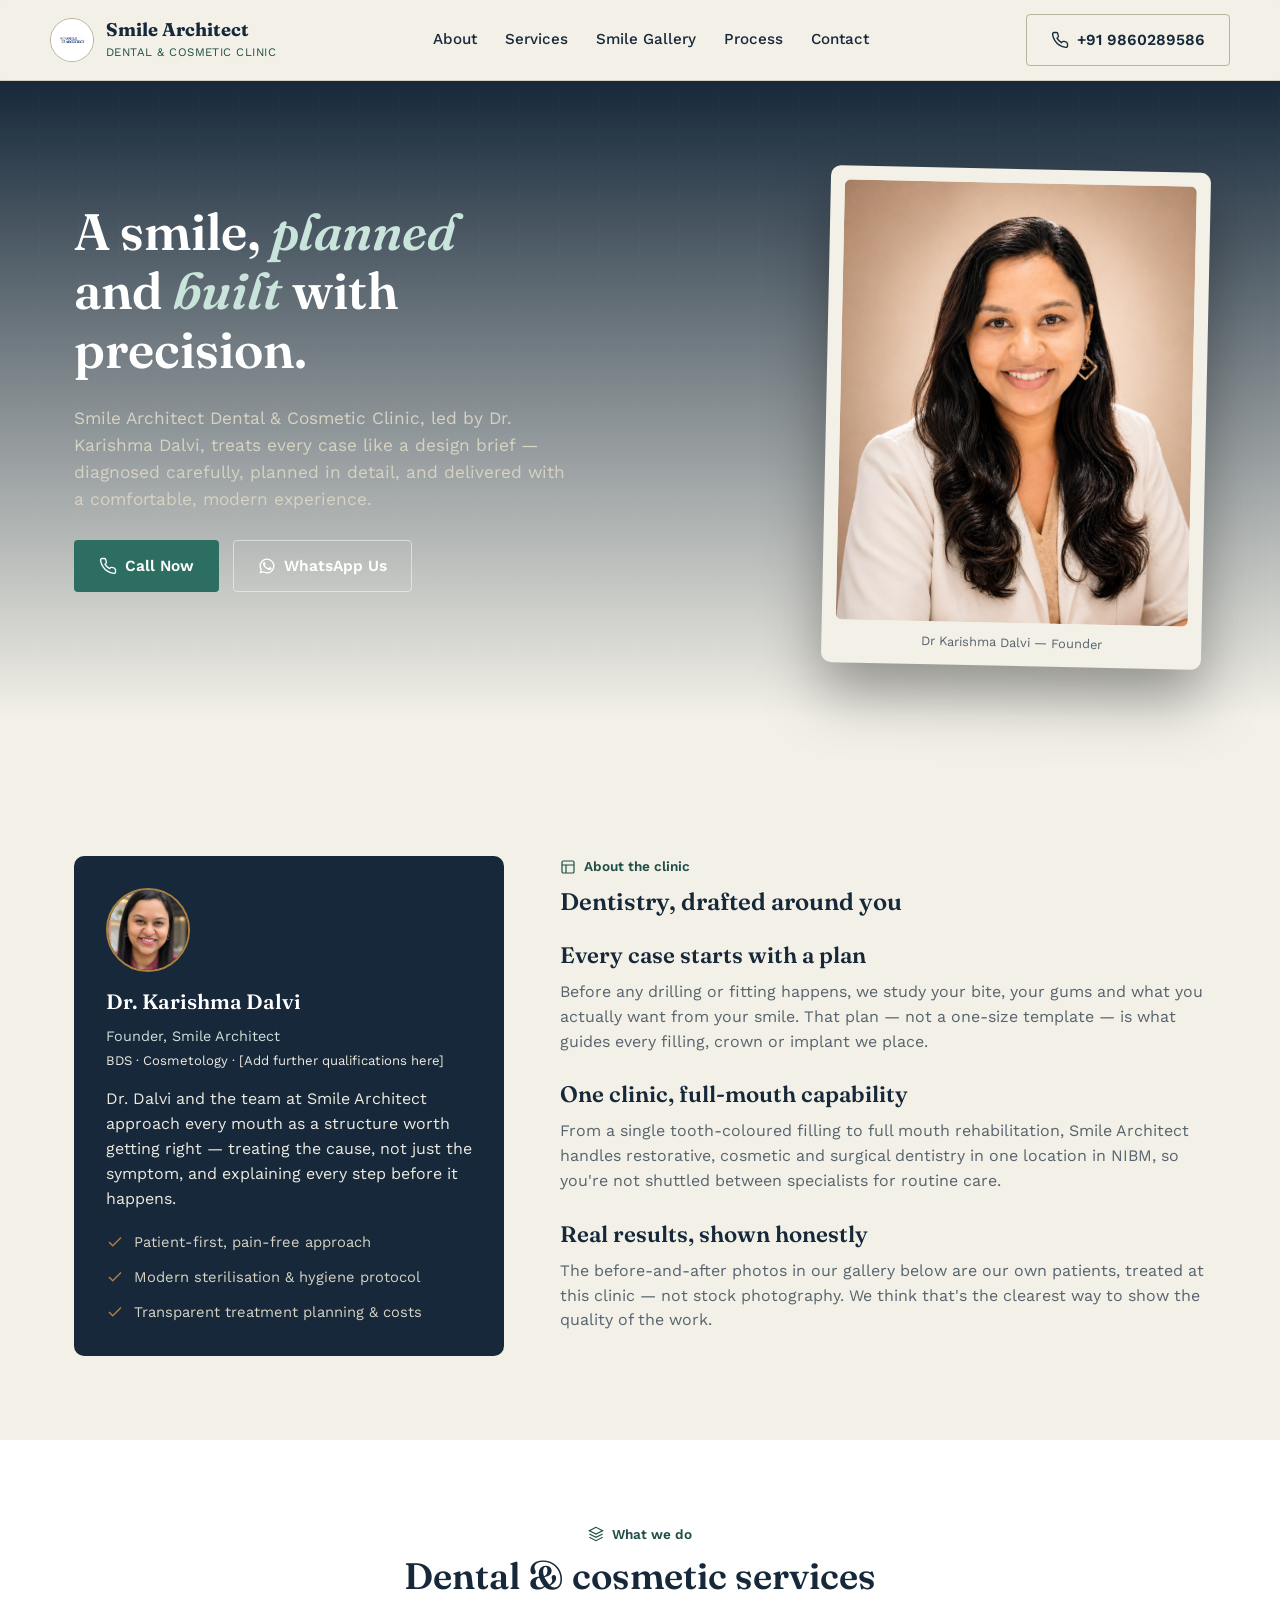
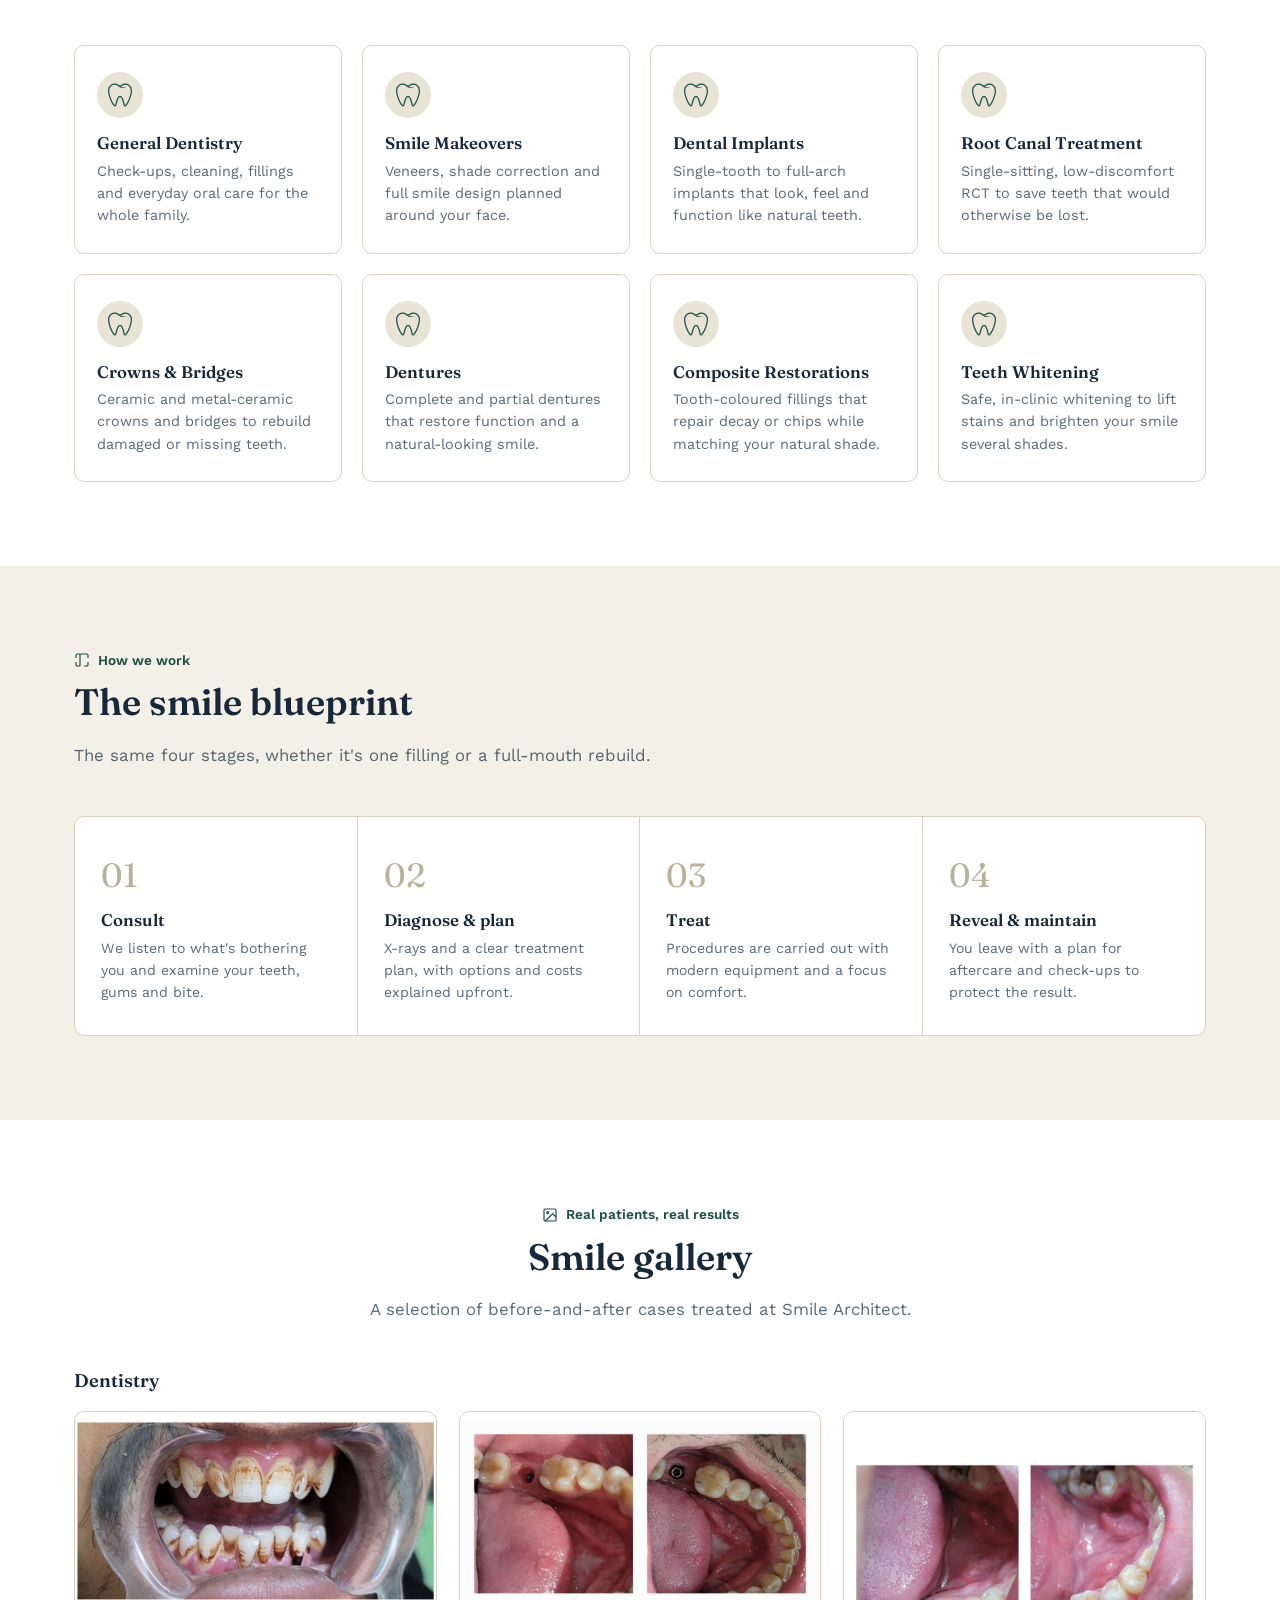
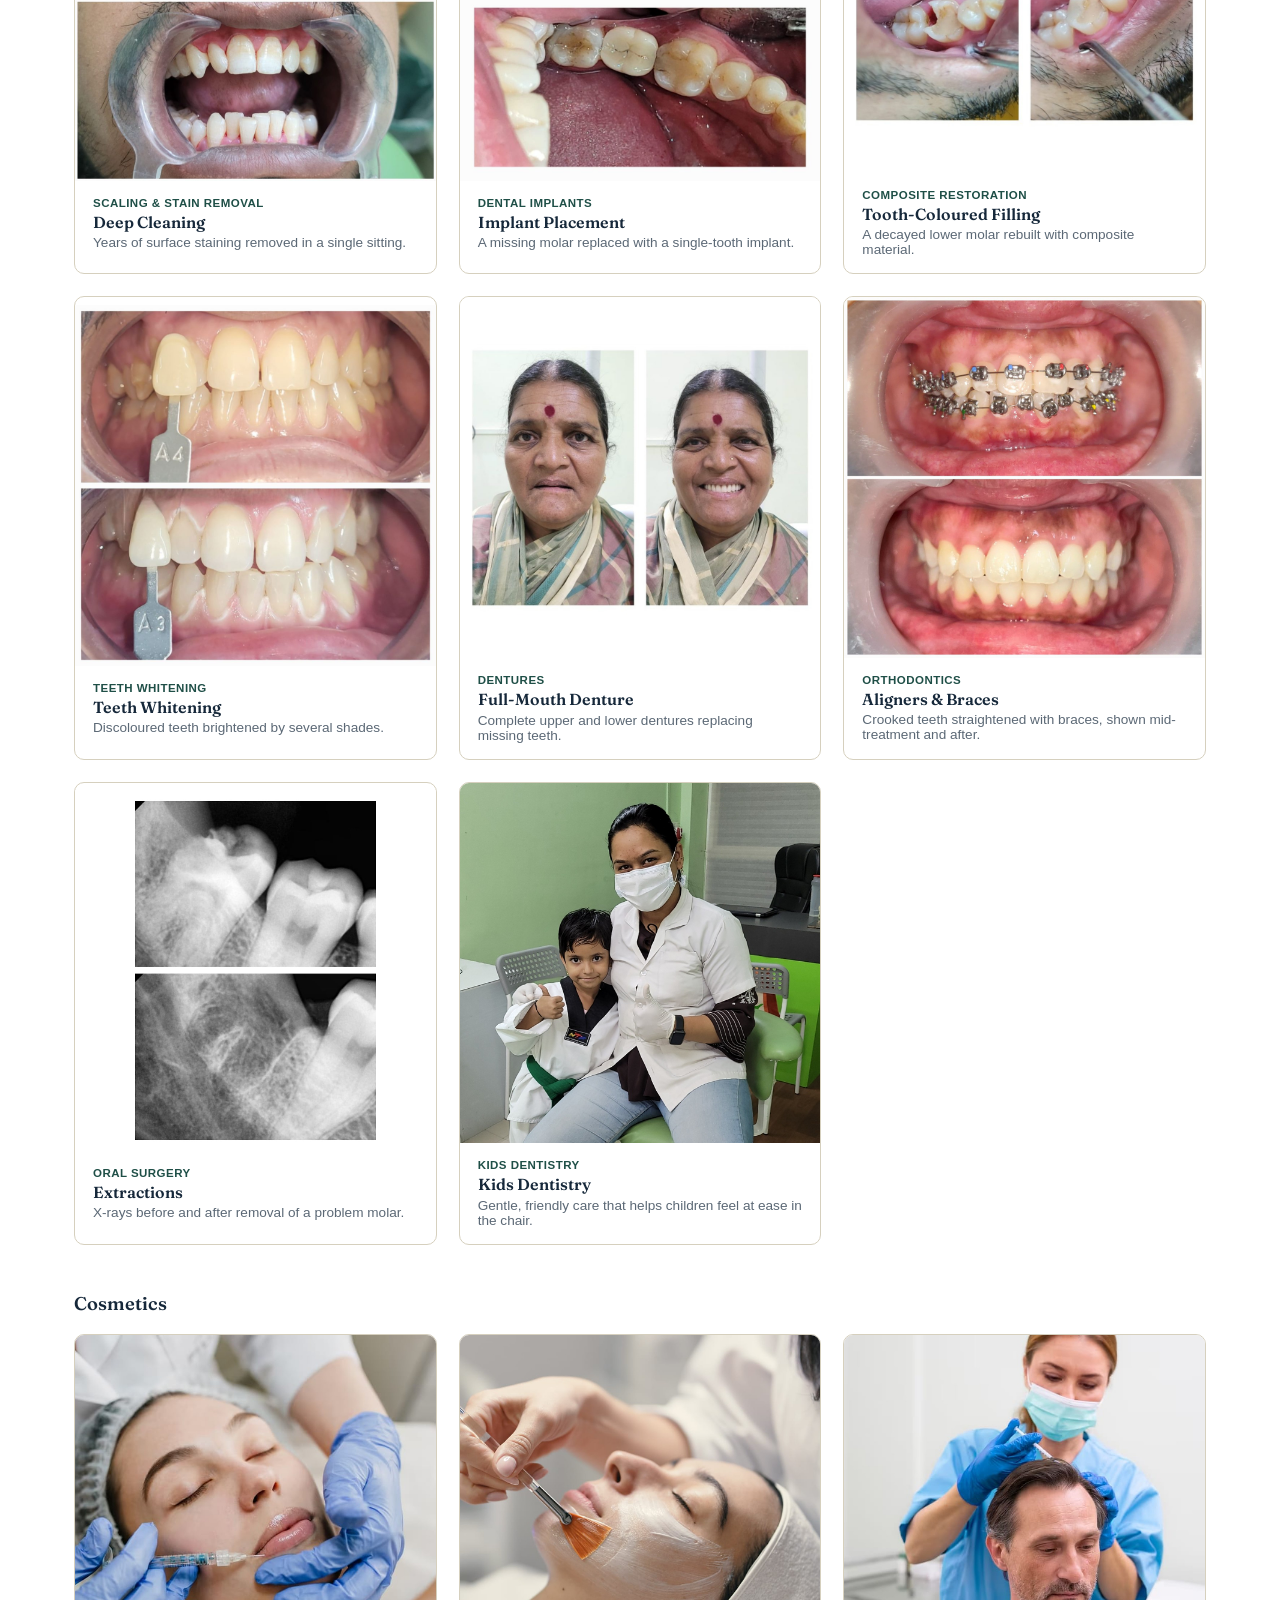
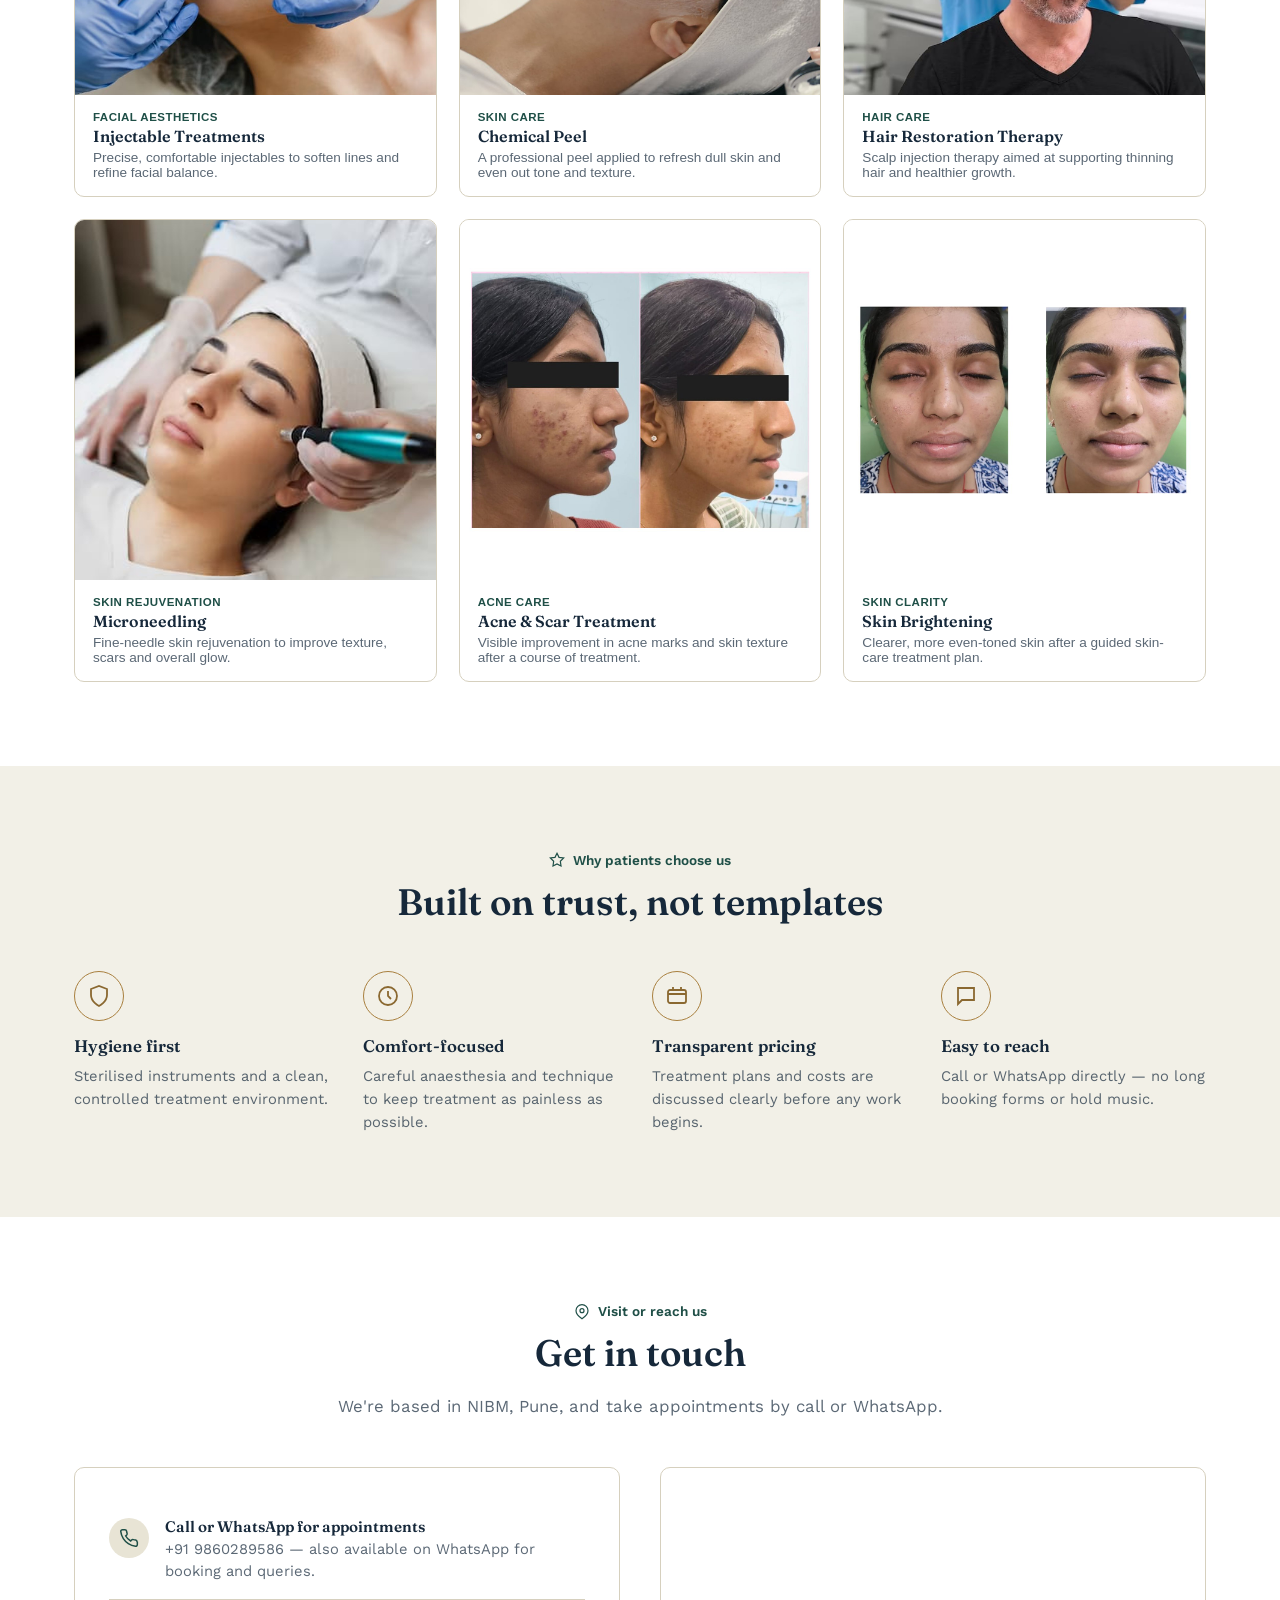
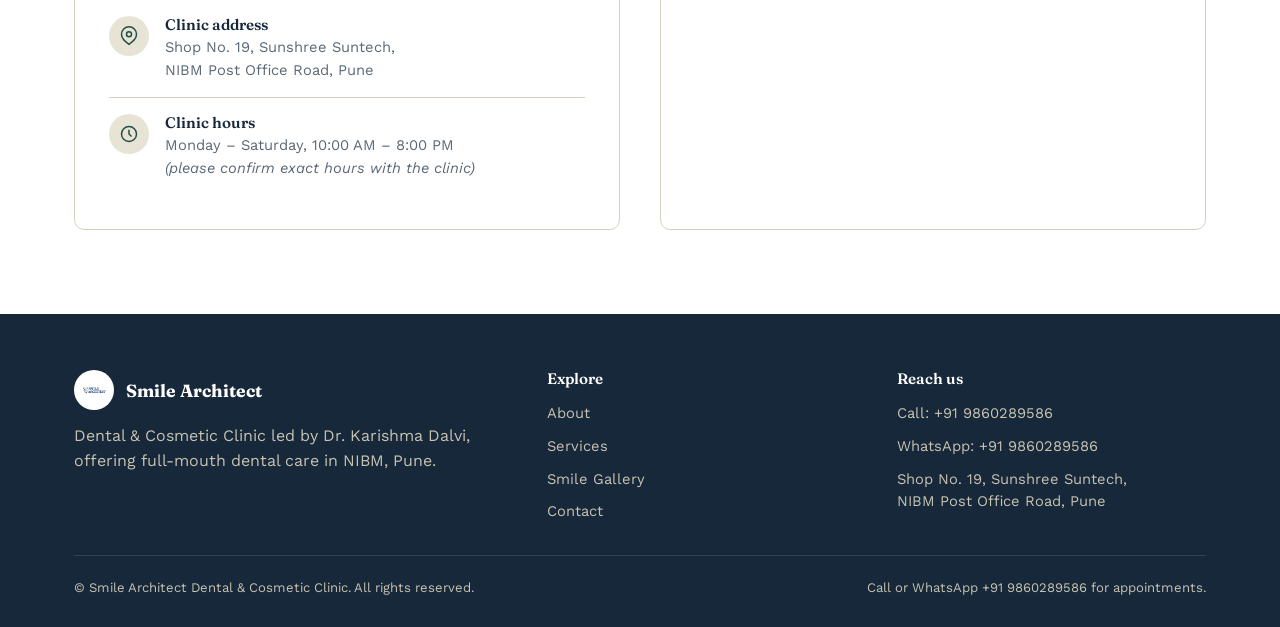
==== index (10).html @ 0223daca "Add files via upload" ====
<!DOCTYPE html>
<html lang="en">
<head>
<meta charset="UTF-8">
<meta name="viewport" content="width=device-width, initial-scale=1.0">
<title>Smile Architect Dental &amp; Cosmetic Clinic | Dr. Karishma Dalvi — Best Dentist in NIBM, Pune</title>
<meta name="description" content="Smile Architect Dental & Cosmetic Clinic in NIBM, Pune, led by Dr. Karishma Dalvi. Dental implants, smile makeovers, root canal, crowns, dentures & more. Call or WhatsApp +91 9860289586 to book.">
<meta name="keywords" content="dentist in NIBM Pune, best dental clinic NIBM, Dr Karishma Dalvi dentist, Smile Architect Dental Clinic, dental implants Pune, smile makeover Pune, root canal treatment NIBM, dentures Pune, cosmetic dentist Pune">
<meta name="robots" content="index, follow">
<meta name="author" content="Smile Architect Dental & Cosmetic Clinic">
<link rel="canonical" href="https://www.smilearchitectpune.com/">

<!-- Open Graph -->
<meta property="og:type" content="business.business">
<meta property="og:title" content="Smile Architect Dental & Cosmetic Clinic | Dr. Karishma Dalvi">
<meta property="og:description" content="Dental implants, smile makeovers, root canal, crowns & dentures in NIBM, Pune. Call or WhatsApp +91 9860289586 to book an appointment.">
<meta property="og:image" content="images/smile-makeover-shade.jpg">
<meta property="og:url" content="https://www.smilearchitectpune.com/">
<meta property="og:locale" content="en_IN">
<meta property="og:site_name" content="Smile Architect Dental & Cosmetic Clinic">

<!-- Twitter -->
<meta name="twitter:card" content="summary_large_image">
<meta name="twitter:title" content="Smile Architect Dental & Cosmetic Clinic | Dr. Karishma Dalvi">
<meta name="twitter:description" content="Dental implants, smile makeovers, root canal, crowns & dentures in NIBM, Pune. Call or WhatsApp +91 9860289586 to book.">
<meta name="twitter:image" content="images/smile-makeover-shade.jpg">

<!-- Icons -->
<link rel="icon" type="image/png" sizes="32x32" href="images/favicon-32.png">
<link rel="icon" type="image/png" sizes="16x16" href="images/favicon-16.png">
<link rel="apple-touch-icon" href="images/apple-touch-icon.png">
<meta name="theme-color" content="#16283A">

<link rel="preconnect" href="https://fonts.googleapis.com">
<link rel="preconnect" href="https://fonts.gstatic.com" crossorigin>
<link rel="stylesheet" href="css/styles.css">

<!-- Structured data: Dentist / LocalBusiness -->
<script type="application/ld+json">
{
  "@context": "https://schema.org",
  "@type": "Dentist",
  "name": "Smile Architect Dental & Cosmetic Clinic",
  "image": "https://www.smilearchitectpune.com/images/smile-makeover-shade.jpg",
  "@id": "https://www.smilearchitectpune.com/",
  "url": "https://www.smilearchitectpune.com/",
  "telephone": "+919860289586",
  "priceRange": "₹₹",
  "address": {
    "@type": "PostalAddress",
    "streetAddress": "Shop No. 19, Sunshree Suntech, NIBM Post Office Road",
    "addressLocality": "NIBM, Pune",
    "addressRegion": "Maharashtra",
    "postalCode": "411048",
    "addressCountry": "IN"
  },
  "geo": {
    "@type": "GeoCoordinates",
    "latitude": 18.4712,
    "longitude": 73.8895
  },
  "openingHoursSpecification": [
    {
      "@type": "OpeningHoursSpecification",
      "dayOfWeek": ["Monday","Tuesday","Wednesday","Thursday","Friday","Saturday"],
      "opens": "10:00",
      "closes": "20:00"
    }
  ],
  "medicalSpecialty": "Dentistry",
  "founder": {
    "@type": "Person",
    "name": "Dr. Karishma Dalvi"
  },
  "sameAs": []
}
</script>
</head>
<body>

<a href="#main" class="skip-link">Skip to main content</a>

<!-- ===================== HEADER ===================== -->
<header class="site-header">
  <div class="container header-row">
    <a href="#top" class="brand">
      <img src="images/logo.jpg" alt="Smile Architect Dental & Cosmetic Clinic logo" width="44" height="44">
      <span class="brand-text">
        <span class="brand-name">Smile Architect</span><br>
        <span class="brand-sub">DENTAL &amp; COSMETIC CLINIC</span>
      </span>
    </a>

    <nav class="main-nav" id="mainNav" aria-label="Primary">
      <a href="#about">About</a>
      <a href="#services">Services</a>
      <a href="#gallery">Smile Gallery</a>
      <a href="#process">Process</a>
      <a href="#contact">Contact</a>
    </nav>

    <div class="header-cta">
      <a href="tel:+919860289586" class="btn btn-outline">
        <svg viewBox="0 0 24 24" fill="none" stroke="currentColor" stroke-width="1.8"><path d="M22 16.9v3a2 2 0 0 1-2.2 2 19.8 19.8 0 0 1-8.6-3.1 19.5 19.5 0 0 1-6-6 19.8 19.8 0 0 1-3.1-8.7A2 2 0 0 1 4.1 2h3a2 2 0 0 1 2 1.7c.1.9.3 1.8.6 2.7a2 2 0 0 1-.5 2.1L8 9.6a16 16 0 0 0 6 6l1.1-1.2a2 2 0 0 1 2.1-.5c.9.3 1.8.5 2.7.6a2 2 0 0 1 1.7 2z"/></svg>
        +91 9860289586
      </a>
      <button class="nav-toggle" id="navToggle" aria-expanded="false" aria-controls="mainNav" aria-label="Toggle menu">
        <svg viewBox="0 0 24 24" fill="none" stroke="currentColor" stroke-width="1.8"><line x1="3" y1="6" x2="21" y2="6"/><line x1="3" y1="12" x2="21" y2="12"/><line x1="3" y1="18" x2="21" y2="18"/></svg>
      </button>
    </div>
  </div>
</header>

<main id="main">

  <!-- ===================== HERO ===================== -->
  <section class="hero" id="top">
    <div class="container hero-grid">
      <div class="hero-copy">
        <h1>A smile, <em>planned</em> and <em>built</em> with precision.</h1>
        <p class="hero-sub">Smile Architect Dental &amp; Cosmetic Clinic, led by Dr. Karishma Dalvi, treats every case like a design brief — diagnosed carefully, planned in detail, and delivered with a comfortable, modern experience.</p>

        <div class="hero-actions">
          <a href="tel:+919860289586" class="btn btn-primary">
            <svg viewBox="0 0 24 24" fill="none" stroke="currentColor" stroke-width="1.8"><path d="M22 16.9v3a2 2 0 0 1-2.2 2 19.8 19.8 0 0 1-8.6-3.1 19.5 19.5 0 0 1-6-6 19.8 19.8 0 0 1-3.1-8.7A2 2 0 0 1 4.1 2h3a2 2 0 0 1 2 1.7c.1.9.3 1.8.6 2.7a2 2 0 0 1-.5 2.1L8 9.6a16 16 0 0 0 6 6l1.1-1.2a2 2 0 0 1 2.1-.5c.9.3 1.8.5 2.7.6a2 2 0 0 1 1.7 2z"/></svg>
            Call Now
          </a>
          <a href="https://wa.me/919860289586?text=Hi%2C%20I%27d%20like%20to%20book%20a%20dental%20appointment%20at%20Smile%20Architect." class="btn btn-ghost-light" target="_blank" rel="noopener">
            <svg viewBox="0 0 24 24" fill="currentColor"><path d="M17.5 14.4c-.3-.1-1.7-.8-2-1-.3-.1-.5-.1-.6.1-.2.3-.7 1-.9 1.2-.2.2-.3.2-.6.1-.3-.1-1.3-.5-2.4-1.5-.9-.8-1.5-1.8-1.7-2.1-.2-.3 0-.5.1-.6.1-.1.3-.3.4-.5.1-.1.2-.3.3-.4.1-.2 0-.4 0-.5 0-.1-.6-1.5-.8-2-.2-.5-.4-.5-.6-.5h-.5c-.2 0-.5.1-.7.3-.3.3-1 1-1 2.4s1 2.8 1.2 3c.1.2 2 3.1 4.9 4.3.7.3 1.2.5 1.6.6.7.2 1.3.2 1.8.1.5-.1 1.7-.7 1.9-1.4.2-.7.2-1.2.2-1.4-.1-.1-.3-.2-.6-.3z"/><path d="M12 2a10 10 0 0 0-8.6 15.1L2 22l5-1.3A10 10 0 1 0 12 2zm0 18.2a8.1 8.1 0 0 1-4.2-1.1l-.3-.2-3 .8.8-2.9-.2-.3A8.2 8.2 0 1 1 12 20.2z"/></svg>
            WhatsApp Us
          </a>
        </div>
      </div>

      <figure class="hero-visual hero-visual--portrait">
        <img src="images/dr-karishma-dalvi.jpg" alt="Dr. Karishma Dalvi, Founder of Smile Architect Dental & Cosmetic Clinic, Pune" width="900" height="1124" loading="eager">
        <figcaption>Dr Karishma Dalvi — Founder</figcaption>
      </figure>
    </div>
  </section>

  <!-- ===================== ABOUT ===================== -->
  <section id="about">
    <div class="container about-grid">
      <div class="about-card">
        <img src="images/dr-karishma-dalvi-portrait.jpg" alt="Dr. Karishma Dalvi portrait" width="84" height="84" class="about-card-portrait">
        <h3>Dr. Karishma Dalvi</h3>
        <p class="role">Founder, Smile Architect</p>
        <p class="credentials">BDS &middot; Cosmetology &middot; [Add further qualifications here]</p>
        <p>Dr. Dalvi and the team at Smile Architect approach every mouth as a structure worth getting right — treating the cause, not just the symptom, and explaining every step before it happens.</p>
        <ul class="about-list">
          <li><svg viewBox="0 0 24 24" fill="none" stroke="currentColor" stroke-width="2"><polyline points="20 6 9 17 4 12"/></svg> Patient-first, pain-free approach</li>
          <li><svg viewBox="0 0 24 24" fill="none" stroke="currentColor" stroke-width="2"><polyline points="20 6 9 17 4 12"/></svg> Modern sterilisation &amp; hygiene protocol</li>
          <li><svg viewBox="0 0 24 24" fill="none" stroke="currentColor" stroke-width="2"><polyline points="20 6 9 17 4 12"/></svg> Transparent treatment planning &amp; costs</li>
        </ul>
      </div>

      <div class="about-copy">
        <span class="kicker">
          <svg viewBox="0 0 24 24" fill="none" stroke="currentColor" stroke-width="1.8"><rect x="3" y="3" width="18" height="18" rx="2"/><path d="M3 9h18M9 21V9"/></svg>
          About the clinic
        </span>
        <h2>Dentistry, drafted around you</h2>
        <h3>Every case starts with a plan</h3>
        <p>Before any drilling or fitting happens, we study your bite, your gums and what you actually want from your smile. That plan — not a one-size template — is what guides every filling, crown or implant we place.</p>
        <h3>One clinic, full-mouth capability</h3>
        <p>From a single tooth-coloured filling to full mouth rehabilitation, Smile Architect handles restorative, cosmetic and surgical dentistry in one location in NIBM, so you're not shuttled between specialists for routine care.</p>
        <h3>Real results, shown honestly</h3>
        <p>The before-and-after photos in our gallery below are our own patients, treated at this clinic — not stock photography. We think that's the clearest way to show the quality of the work.</p>
      </div>
    </div>
  </section>

  <!-- ===================== SERVICES ===================== -->
  <section class="alt" id="services">
    <div class="container">
      <div class="section-head center">
        <span class="kicker">
          <svg viewBox="0 0 24 24" fill="none" stroke="currentColor" stroke-width="1.8"><path d="M12 2 2 7l10 5 10-5-10-5zM2 17l10 5 10-5M2 12l10 5 10-5"/></svg>
          What we do
        </span>
        <h2>Dental &amp; cosmetic services</h2>
      </div>

      <div class="services-grid">

        <div class="service-card">
          <div class="service-icon"><span class="tooth-icon" aria-hidden="true"></span></div>
          <h3>General Dentistry</h3>
          <p>Check-ups, cleaning, fillings and everyday oral care for the whole family.</p>
        </div>

        <div class="service-card">
          <div class="service-icon"><span class="tooth-icon" aria-hidden="true"></span></div>
          <h3>Smile Makeovers</h3>
          <p>Veneers, shade correction and full smile design planned around your face.</p>
        </div>

        <div class="service-card">
          <div class="service-icon"><span class="tooth-icon" aria-hidden="true"></span></div>
          <h3>Dental Implants</h3>
          <p>Single-tooth to full-arch implants that look, feel and function like natural teeth.</p>
        </div>

        <div class="service-card">
          <div class="service-icon"><span class="tooth-icon" aria-hidden="true"></span></div>
          <h3>Root Canal Treatment</h3>
          <p>Single-sitting, low-discomfort RCT to save teeth that would otherwise be lost.</p>
        </div>

        <div class="service-card">
          <div class="service-icon"><span class="tooth-icon" aria-hidden="true"></span></div>
          <h3>Crowns &amp; Bridges</h3>
          <p>Ceramic and metal-ceramic crowns and bridges to rebuild damaged or missing teeth.</p>
        </div>

        <div class="service-card">
          <div class="service-icon"><span class="tooth-icon" aria-hidden="true"></span></div>
          <h3>Dentures</h3>
          <p>Complete and partial dentures that restore function and a natural-looking smile.</p>
        </div>

        <div class="service-card">
          <div class="service-icon"><span class="tooth-icon" aria-hidden="true"></span></div>
          <h3>Composite Restorations</h3>
          <p>Tooth-coloured fillings that repair decay or chips while matching your natural shade.</p>
        </div>

        <div class="service-card">
          <div class="service-icon"><span class="tooth-icon" aria-hidden="true"></span></div>
          <h3>Teeth Whitening</h3>
          <p>Safe, in-clinic whitening to lift stains and brighten your smile several shades.</p>
        </div>

      </div>
    </div>
  </section>

  <!-- ===================== PROCESS ===================== -->
  <section id="process">
    <div class="container">
      <div class="section-head">
        <span class="kicker">
          <svg viewBox="0 0 24 24" fill="none" stroke="currentColor" stroke-width="1.8"><path d="M9 3H5a2 2 0 0 0-2 2v4m6-6h10a2 2 0 0 1 2 2v4M9 3v18M3 15v4a2 2 0 0 0 2 2h4m6 0h4a2 2 0 0 0 2-2v-4"/></svg>
          How we work
        </span>
        <h2>The smile blueprint</h2>
        <p>The same four stages, whether it's one filling or a full-mouth rebuild.</p>
      </div>

      <div class="process-strip">
        <div class="process-step">
          <span class="process-num">01</span>
          <h3>Consult</h3>
          <p>We listen to what's bothering you and examine your teeth, gums and bite.</p>
        </div>
        <div class="process-step">
          <span class="process-num">02</span>
          <h3>Diagnose &amp; plan</h3>
          <p>X-rays and a clear treatment plan, with options and costs explained upfront.</p>
        </div>
        <div class="process-step">
          <span class="process-num">03</span>
          <h3>Treat</h3>
          <p>Procedures are carried out with modern equipment and a focus on comfort.</p>
        </div>
        <div class="process-step">
          <span class="process-num">04</span>
          <h3>Reveal &amp; maintain</h3>
          <p>You leave with a plan for aftercare and check-ups to protect the result.</p>
        </div>
      </div>
    </div>
  </section>

  <!-- ===================== GALLERY ===================== -->
  <section class="alt" id="gallery">
    <div class="container">
      <div class="section-head center">
        <span class="kicker">
          <svg viewBox="0 0 24 24" fill="none" stroke="currentColor" stroke-width="1.8"><rect x="3" y="3" width="18" height="18" rx="2"/><circle cx="8.5" cy="8.5" r="1.5"/><path d="M21 15l-5-5L5 21"/></svg>
          Real patients, real results
        </span>
        <h2>Smile gallery</h2>
        <p>A selection of before-and-after cases treated at Smile Architect.</p>
      </div>

      <h3 class="gallery-subhead">Dentistry</h3>
      <div class="gallery-grid">

        <button class="gallery-item" data-img="images/cleaning-before-after.jpg" data-cap="Deep cleaning and stain removal, before and after">
          <div class="img-wrap"><img src="images/cleaning-before-after.jpg" alt="Before and after teeth cleaning and stain removal at Smile Architect Dental Clinic Pune" loading="lazy" width="600" height="600"></div>
          <div class="gallery-cap">
            <span class="label">SCALING &amp; STAIN REMOVAL</span>
            <h3>Deep Cleaning</h3>
            <p>Years of surface staining removed in a single sitting.</p>
          </div>
        </button>

        <button class="gallery-item" data-img="images/implant-procedure.jpg" data-cap="Dental implant placement following tooth extraction">
          <div class="img-wrap"><img src="images/implant-procedure.jpg" alt="Dental implant placement after tooth extraction at Smile Architect Dental Clinic Pune" loading="lazy" width="600" height="600"></div>
          <div class="gallery-cap">
            <span class="label">DENTAL IMPLANTS</span>
            <h3>Implant Placement</h3>
            <p>A missing molar replaced with a single-tooth implant.</p>
          </div>
        </button>

        <button class="gallery-item" data-img="images/composite-restoration.jpg" data-cap="Composite (tooth-coloured) restoration on a lower tooth">
          <div class="img-wrap"><img src="images/composite-restoration.jpg" alt="Composite tooth-coloured filling restoration at Smile Architect Dental Clinic Pune" loading="lazy" width="600" height="600"></div>
          <div class="gallery-cap">
            <span class="label">COMPOSITE RESTORATION</span>
            <h3>Tooth-Coloured Filling</h3>
            <p>A decayed lower molar rebuilt with composite material.</p>
          </div>
        </button>

        <button class="gallery-item" data-img="images/smile-makeover-shade.jpg" data-cap="Teeth whitening, from shade A4 to A3">
          <div class="img-wrap"><img src="images/smile-makeover-shade.jpg" alt="Teeth whitening result, from shade A4 to A3, at Smile Architect Dental and Cosmetic Clinic Pune" loading="lazy" width="600" height="600"></div>
          <div class="gallery-cap">
            <span class="label">TEETH WHITENING</span>
            <h3>Teeth Whitening</h3>
            <p>Discoloured teeth brightened by several shades.</p>
          </div>
        </button>

        <button class="gallery-item" data-img="images/denture-full-mouth.jpg" data-cap="Complete upper and lower denture as replacement for missing teeth">
          <div class="img-wrap"><img src="images/denture-full-mouth.jpg" alt="Complete upper and lower denture patient before and after at Smile Architect Dental Clinic Pune" loading="lazy" width="600" height="600"></div>
          <div class="gallery-cap">
            <span class="label">DENTURES</span>
            <h3>Full-Mouth Denture</h3>
            <p>Complete upper and lower dentures replacing missing teeth.</p>
          </div>
        </button>

        <button class="gallery-item" data-img="images/aligners-braces.jpg" data-cap="Braces treatment, with braces on and the straightened result">
          <div class="img-wrap"><img src="images/aligners-braces.jpg" alt="Braces treatment before and after at Smile Architect Dental and Cosmetic Clinic Pune" loading="lazy" width="600" height="600"></div>
          <div class="gallery-cap">
            <span class="label">ORTHODONTICS</span>
            <h3>Aligners &amp; Braces</h3>
            <p>Crooked teeth straightened with braces, shown mid-treatment and after.</p>
          </div>
        </button>

        <button class="gallery-item" data-img="images/extraction.jpg" data-cap="X-rays before and after tooth extraction">
          <div class="img-wrap"><img src="images/extraction.jpg" alt="Dental X-rays before and after tooth extraction at Smile Architect Dental and Cosmetic Clinic Pune" loading="lazy" width="600" height="600"></div>
          <div class="gallery-cap">
            <span class="label">ORAL SURGERY</span>
            <h3>Extractions</h3>
            <p>X-rays before and after removal of a problem molar.</p>
          </div>
        </button>

        <button class="gallery-item" data-img="images/kids-dentistry.jpg" data-cap="Dr. Karishma Dalvi with a young patient at Smile Architect">
          <div class="img-wrap"><img src="images/kids-dentistry.jpg" alt="Dr. Karishma Dalvi with a young patient at Smile Architect Dental and Cosmetic Clinic Pune" loading="lazy" width="600" height="600"></div>
          <div class="gallery-cap">
            <span class="label">KIDS DENTISTRY</span>
            <h3>Kids Dentistry</h3>
            <p>Gentle, friendly care that helps children feel at ease in the chair.</p>
          </div>
        </button>

      </div>

      <h3 class="gallery-subhead">Cosmetics</h3>
      <div class="gallery-grid">

        <button class="gallery-item" data-img="images/cosmetic-injectables.jpg" data-cap="Injectable Treatments: Precise, comfortable injectables to soften lines and refine facial balance.">
          <div class="img-wrap"><img src="images/cosmetic-injectables.jpg" alt="Injectable facial aesthetic treatment at Smile Architect Dental and Cosmetic Clinic Pune" loading="lazy" width="600" height="600"></div>
          <div class="gallery-cap">
            <span class="label">FACIAL AESTHETICS</span>
            <h3>Injectable Treatments</h3>
            <p>Precise, comfortable injectables to soften lines and refine facial balance.</p>
          </div>
        </button>

        <button class="gallery-item" data-img="images/cosmetic-chemical-peel.jpg" data-cap="Chemical Peel: A professional peel applied to refresh dull skin and even out tone and texture.">
          <div class="img-wrap"><img src="images/cosmetic-chemical-peel.jpg" alt="Chemical peel skin treatment at Smile Architect Dental and Cosmetic Clinic Pune" loading="lazy" width="600" height="600"></div>
          <div class="gallery-cap">
            <span class="label">SKIN CARE</span>
            <h3>Chemical Peel</h3>
            <p>A professional peel applied to refresh dull skin and even out tone and texture.</p>
          </div>
        </button>

        <button class="gallery-item" data-img="images/cosmetic-hair-therapy.jpg" data-cap="Hair Restoration Therapy: Scalp injection therapy aimed at supporting thinning hair and healthier growth.">
          <div class="img-wrap"><img src="images/cosmetic-hair-therapy.jpg" alt="Scalp injection hair therapy at Smile Architect Dental and Cosmetic Clinic Pune" loading="lazy" width="600" height="600"></div>
          <div class="gallery-cap">
            <span class="label">HAIR CARE</span>
            <h3>Hair Restoration Therapy</h3>
            <p>Scalp injection therapy aimed at supporting thinning hair and healthier growth.</p>
          </div>
        </button>

        <button class="gallery-item" data-img="images/cosmetic-microneedling.jpg" data-cap="Microneedling: Fine-needle skin rejuvenation to improve texture, scars and overall glow.">
          <div class="img-wrap"><img src="images/cosmetic-microneedling.jpg" alt="Microneedling skin rejuvenation treatment at Smile Architect Dental and Cosmetic Clinic Pune" loading="lazy" width="600" height="600"></div>
          <div class="gallery-cap">
            <span class="label">SKIN REJUVENATION</span>
            <h3>Microneedling</h3>
            <p>Fine-needle skin rejuvenation to improve texture, scars and overall glow.</p>
          </div>
        </button>

        <button class="gallery-item" data-img="images/cosmetic-acne-treatment.jpg" data-cap="Acne and Scar Treatment: Visible improvement in acne marks and skin texture after a course of treatment.">
          <div class="img-wrap"><img src="images/cosmetic-acne-treatment.jpg" alt="Acne and acne scar treatment result at Smile Architect Dental and Cosmetic Clinic Pune" loading="lazy" width="600" height="600"></div>
          <div class="gallery-cap">
            <span class="label">ACNE CARE</span>
            <h3>Acne &amp; Scar Treatment</h3>
            <p>Visible improvement in acne marks and skin texture after a course of treatment.</p>
          </div>
        </button>

        <button class="gallery-item" data-img="images/cosmetic-skin-clarity.jpg" data-cap="Skin Brightening: Clearer, more even-toned skin after a guided skin-care treatment plan.">
          <div class="img-wrap"><img src="images/cosmetic-skin-clarity.jpg" alt="Skin brightening treatment result at Smile Architect Dental and Cosmetic Clinic Pune" loading="lazy" width="600" height="600"></div>
          <div class="gallery-cap">
            <span class="label">SKIN CLARITY</span>
            <h3>Skin Brightening</h3>
            <p>Clearer, more even-toned skin after a guided skin-care treatment plan.</p>
          </div>
        </button>

      </div>
    </div>
  </section>

  <!-- ===================== WHY US ===================== -->
  <section id="why">
    <div class="container">
      <div class="section-head center">
        <span class="kicker">
          <svg viewBox="0 0 24 24" fill="none" stroke="currentColor" stroke-width="1.8"><path d="M12 2l3 6 7 1-5 5 1 7-6-3-6 3 1-7-5-5 7-1 3-6z"/></svg>
          Why patients choose us
        </span>
        <h2>Built on trust, not templates</h2>
      </div>

      <div class="why-grid">
        <div class="why-item">
          <div class="why-icon"><svg viewBox="0 0 24 24" fill="none" stroke="currentColor" stroke-width="1.8"><path d="M12 22s8-4 8-11V5l-8-3-8 3v6c0 7 8 11 8 11z"/></svg></div>
          <h3>Hygiene first</h3>
          <p>Sterilised instruments and a clean, controlled treatment environment.</p>
        </div>
        <div class="why-item">
          <div class="why-icon"><svg viewBox="0 0 24 24" fill="none" stroke="currentColor" stroke-width="1.8"><circle cx="12" cy="12" r="9"/><path d="M12 7v5l3 3"/></svg></div>
          <h3>Comfort-focused</h3>
          <p>Careful anaesthesia and technique to keep treatment as painless as possible.</p>
        </div>
        <div class="why-item">
          <div class="why-icon"><svg viewBox="0 0 24 24" fill="none" stroke="currentColor" stroke-width="1.8"><rect x="3" y="6" width="18" height="13" rx="2"/><path d="M3 10h18M8 3v4M16 3v4"/></svg></div>
          <h3>Transparent pricing</h3>
          <p>Treatment plans and costs are discussed clearly before any work begins.</p>
        </div>
        <div class="why-item">
          <div class="why-icon"><svg viewBox="0 0 24 24" fill="none" stroke="currentColor" stroke-width="1.8"><path d="M4 4h16v12H8l-4 4V4z"/></svg></div>
          <h3>Easy to reach</h3>
          <p>Call or WhatsApp directly — no long booking forms or hold music.</p>
        </div>
      </div>
    </div>
  </section>

  <!-- ===================== CONTACT ===================== -->
  <section class="alt" id="contact">
    <div class="container">
      <div class="section-head center">
        <span class="kicker">
          <svg viewBox="0 0 24 24" fill="none" stroke="currentColor" stroke-width="1.8"><path d="M21 10c0 6-9 12-9 12S3 16 3 10a9 9 0 0 1 18 0z"/><circle cx="12" cy="10" r="3"/></svg>
          Visit or reach us
        </span>
        <h2>Get in touch</h2>
        <p>We're based in NIBM, Pune, and take appointments by call or WhatsApp.</p>
      </div>

      <div class="contact-grid">
        <div class="contact-card">

          <div class="contact-row">
            <span class="icon"><svg viewBox="0 0 24 24" fill="none" stroke="currentColor" stroke-width="1.8"><path d="M22 16.9v3a2 2 0 0 1-2.2 2 19.8 19.8 0 0 1-8.6-3.1 19.5 19.5 0 0 1-6-6 19.8 19.8 0 0 1-3.1-8.7A2 2 0 0 1 4.1 2h3a2 2 0 0 1 2 1.7c.1.9.3 1.8.6 2.7a2 2 0 0 1-.5 2.1L8 9.6a16 16 0 0 0 6 6l1.1-1.2a2 2 0 0 1 2.1-.5c.9.3 1.8.5 2.7.6a2 2 0 0 1 1.7 2z"/></svg></span>
            <div>
              <h4>Call or WhatsApp for appointments</h4>
              <p><a href="tel:+919860289586">+91 9860289586</a> — also available on WhatsApp for booking and queries.</p>
            </div>
          </div>

          <div class="contact-row">
            <span class="icon"><svg viewBox="0 0 24 24" fill="none" stroke="currentColor" stroke-width="1.8"><path d="M21 10c0 6-9 12-9 12S3 16 3 10a9 9 0 0 1 18 0z"/><circle cx="12" cy="10" r="3"/></svg></span>
            <div>
              <h4>Clinic address</h4>
              <p>Shop No. 19, Sunshree Suntech,<br>NIBM Post Office Road, Pune</p>
            </div>
          </div>

          <div class="contact-row">
            <span class="icon"><svg viewBox="0 0 24 24" fill="none" stroke="currentColor" stroke-width="1.8"><circle cx="12" cy="12" r="9"/><path d="M12 7v5l3 3"/></svg></span>
            <div>
              <h4>Clinic hours</h4>
              <p>Monday – Saturday, 10:00 AM – 8:00 PM<br><em>(please confirm exact hours with the clinic)</em></p>
            </div>
          </div>

        </div>

        <div class="map-wrap">
          <iframe
            src="https://www.google.com/maps?q=Shop%20no.%2019%2C%20Smile%20Architect%20Dental%20and%20Cosmetic%20Clinic%2C%20Sunshree%20Suntech%2C%20NIBM%20Post%20Office%20Rd%2C%20Kondhwa%2C%20Pune%2C%20Maharashtra%20411048%2C%20India&output=embed"
            loading="lazy"
            referrerpolicy="no-referrer-when-downgrade"
            title="Map to Smile Architect Dental & Cosmetic Clinic, NIBM, Pune"
            aria-label="Map to Smile Architect Dental & Cosmetic Clinic">
          </iframe>
        </div>
      </div>
    </div>
  </section>

</main>

<!-- ===================== LIGHTBOX ===================== -->
<div class="lightbox" id="lightbox" role="dialog" aria-modal="true" aria-label="Enlarged case photo">
  <button class="lightbox-close" id="lightboxClose" aria-label="Close image">
    <svg viewBox="0 0 24 24" fill="none" stroke="currentColor" stroke-width="2"><line x1="18" y1="6" x2="6" y2="18"/><line x1="6" y1="6" x2="18" y2="18"/></svg>
  </button>
  <div class="lightbox-inner">
    <img id="lightboxImg" src="" alt="">
    <p class="lightbox-cap" id="lightboxCap"></p>
  </div>
</div>

<!-- ===================== MOBILE STICKY BAR ===================== -->
<div class="mobile-bar">
  <div class="row">
    <a href="tel:+919860289586">
      <svg viewBox="0 0 24 24" fill="none" stroke="currentColor" stroke-width="1.8"><path d="M22 16.9v3a2 2 0 0 1-2.2 2 19.8 19.8 0 0 1-8.6-3.1 19.5 19.5 0 0 1-6-6 19.8 19.8 0 0 1-3.1-8.7A2 2 0 0 1 4.1 2h3a2 2 0 0 1 2 1.7c.1.9.3 1.8.6 2.7a2 2 0 0 1-.5 2.1L8 9.6a16 16 0 0 0 6 6l1.1-1.2a2 2 0 0 1 2.1-.5c.9.3 1.8.5 2.7.6a2 2 0 0 1 1.7 2z"/></svg>
      Call Now
    </a>
    <a href="https://wa.me/919860289586?text=Hi%2C%20I%27d%20like%20to%20book%20a%20dental%20appointment%20at%20Smile%20Architect." target="_blank" rel="noopener">
      <svg viewBox="0 0 24 24" fill="currentColor"><path d="M17.5 14.4c-.3-.1-1.7-.8-2-1-.3-.1-.5-.1-.6.1-.2.3-.7 1-.9 1.2-.2.2-.3.2-.6.1-.3-.1-1.3-.5-2.4-1.5-.9-.8-1.5-1.8-1.7-2.1-.2-.3 0-.5.1-.6.1-.1.3-.3.4-.5.1-.1.2-.3.3-.4.1-.2 0-.4 0-.5 0-.1-.6-1.5-.8-2-.2-.5-.4-.5-.6-.5h-.5c-.2 0-.5.1-.7.3-.3.3-1 1-1 2.4s1 2.8 1.2 3c.1.2 2 3.1 4.9 4.3.7.3 1.2.5 1.6.6.7.2 1.3.2 1.8.1.5-.1 1.7-.7 1.9-1.4.2-.7.2-1.2.2-1.4-.1-.1-.3-.2-.6-.3z"/><path d="M12 2a10 10 0 0 0-8.6 15.1L2 22l5-1.3A10 10 0 1 0 12 2zm0 18.2a8.1 8.1 0 0 1-4.2-1.1l-.3-.2-3 .8.8-2.9-.2-.3A8.2 8.2 0 1 1 12 20.2z"/></svg>
      WhatsApp
    </a>
  </div>
</div>

<!-- ===================== FOOTER ===================== -->
<footer>
  <div class="container">
    <div class="footer-grid">
      <div>
        <div class="footer-brand">
          <img src="images/logo.jpg" alt="Smile Architect logo" width="40" height="40">
          <span>Smile Architect</span>
        </div>
        <p>Dental &amp; Cosmetic Clinic led by Dr. Karishma Dalvi, offering full-mouth dental care in NIBM, Pune.</p>
      </div>
      <div class="footer-col">
        <h4>Explore</h4>
        <ul>
          <li><a href="#about">About</a></li>
          <li><a href="#services">Services</a></li>
          <li><a href="#gallery">Smile Gallery</a></li>
          <li><a href="#contact">Contact</a></li>
        </ul>
      </div>
      <div class="footer-col">
        <h4>Reach us</h4>
        <ul>
          <li><a href="tel:+919860289586">Call: +91 9860289586</a></li>
          <li><a href="https://wa.me/919860289586" target="_blank" rel="noopener">WhatsApp: +91 9860289586</a></li>
          <li>Shop No. 19, Sunshree Suntech,<br>NIBM Post Office Road, Pune</li>
        </ul>
      </div>
    </div>
    <div class="footer-bottom">
      <span>© <span id="year"></span> Smile Architect Dental &amp; Cosmetic Clinic. All rights reserved.</span>
      <span>Call or WhatsApp <a href="tel:+919860289586">+91 9860289586</a> for appointments.</span>
    </div>
  </div>
</footer>

<script src="js/script.js"></script>
</body>
</html>
---- css/styles.css ----
/* ===========================================================
   Smile Architect Dental & Cosmetic Clinic
   Design language: precision & drafting cues borrowed from
   architecture, since the clinic designs smiles the way an
   architect designs a building — plan, structure, reveal.
   =========================================================== */

@import url('https://fonts.googleapis.com/css2?family=Fraunces:opsz,wght@9..144,400;9..144,500;9..144,600;9..144,700&family=Work+Sans:wght@400;500;600;700&display=swap');

:root{
  --ink:        #16283A;
  --ink-70:     #16283Ab3;
  --paper:      #F2F0E7;
  --paper-dark: #E8E4D5;
  --card:       #FFFFFF;
  --teal:       #2C6E62;
  --teal-dark:  #1F4F47;
  --brass:      #A9803F;
  --brass-dark: #8A6830;
  --line:       #D6D0BE;
  --line-strong:#B9B29B;
  --radius-s:   4px;
  --radius-m:   10px;
  --max:        1180px;
  --font-display: 'Fraunces', serif;
  --font-body:    'Work Sans', sans-serif;
}

*, *::before, *::after{ box-sizing: border-box; }

html{ scroll-behavior: smooth; }

@media (prefers-reduced-motion: reduce){
  html{ scroll-behavior: auto; }
  *{ animation-duration: 0.01ms !important; transition-duration: 0.01ms !important; }
}

body{
  margin: 0;
  font-family: var(--font-body);
  color: var(--ink);
  background: var(--paper);
  line-height: 1.55;
  -webkit-font-smoothing: antialiased;
}

img{ max-width: 100%; display: block; }

a{ color: inherit; text-decoration: none; }

h1, h2, h3, h4{
  font-family: var(--font-display);
  font-weight: 600;
  line-height: 1.15;
  margin: 0 0 .5em;
  color: var(--ink);
}

p{ margin: 0 0 1em; }

.container{
  width: 100%;
  max-width: var(--max);
  margin: 0 auto;
  padding: 0 24px;
}

.skip-link{
  position: absolute;
  left: -999px;
  top: 0;
  background: var(--ink);
  color: #fff;
  padding: 12px 18px;
  z-index: 999;
  border-radius: 0 0 var(--radius-s) 0;
}
.skip-link:focus{ left: 0; }

:focus-visible{
  outline: 2px solid var(--brass);
  outline-offset: 3px;
}

/* ---------- Buttons ---------- */
.btn{
  display: inline-flex;
  align-items: center;
  gap: 8px;
  padding: 13px 24px;
  border-radius: var(--radius-s);
  font-weight: 600;
  font-size: 0.97rem;
  border: 1.5px solid transparent;
  cursor: pointer;
  white-space: nowrap;
}
.btn svg{ width: 18px; height: 18px; flex: none; }
.btn-primary{ background: var(--teal); color: #fff; }
.btn-primary:hover{ background: var(--teal-dark); }
.btn-brass{ background: var(--brass); color: #fff; }
.btn-brass:hover{ background: var(--brass-dark); }
.btn-outline{ background: transparent; color: var(--ink); border-color: var(--line-strong); }
.btn-outline:hover{ border-color: var(--ink); }
.btn-ghost-light{ background: transparent; color: #fff; border-color: rgba(255,255,255,.5); }
.btn-ghost-light:hover{ border-color: #fff; }

/* ---------- Header ---------- */
.site-header{
  position: sticky;
  top: 0;
  z-index: 100;
  background: rgba(242,240,231,.94);
  backdrop-filter: blur(6px);
  border-bottom: 1px solid var(--line);
}
.header-row{
  display: flex;
  align-items: center;
  justify-content: space-between;
  padding: 14px 0;
  gap: 20px;
}
.brand{
  display: flex;
  align-items: center;
  gap: 12px;
}
.brand img{
  width: 44px;
  height: 44px;
  border-radius: 50%;
  object-fit: cover;
  border: 1.5px solid var(--line-strong);
}
.brand-text{ line-height: 1.2; }
.brand-name{
  font-family: var(--font-display);
  font-weight: 700;
  font-size: 1.15rem;
}
.brand-sub{
  font-size: .72rem;
  letter-spacing: .04em;
  color: var(--teal-dark);
}
.main-nav{
  display: flex;
  gap: 28px;
  font-size: .95rem;
  font-weight: 500;
}
.main-nav a{ position: relative; padding: 4px 0; }
.main-nav a:hover{ color: var(--teal-dark); }
.header-cta{ display: flex; align-items: center; gap: 10px; }
.nav-toggle{
  display: none;
  background: none;
  border: 1px solid var(--line-strong);
  border-radius: var(--radius-s);
  width: 42px;
  height: 42px;
  align-items: center;
  justify-content: center;
}
.nav-toggle svg{ width: 20px; height: 20px; }

@media (max-width: 900px){
  .main-nav{
    position: absolute;
    top: 100%;
    left: 0;
    right: 0;
    background: var(--paper);
    flex-direction: column;
    gap: 0;
    border-bottom: 1px solid var(--line);
    max-height: 0;
    overflow: hidden;
    transition: max-height .25s ease;
  }
  .main-nav.open{ max-height: 400px; }
  .main-nav a{
    padding: 14px 24px;
    border-top: 1px solid var(--line);
  }
  .nav-toggle{ display: flex; }
  .header-cta .btn-outline{ display: none; }
}

/* ---------- Hero ---------- */
.hero{
  position: relative;
  overflow: hidden;
  padding: 72px 0 90px;
  background:
    linear-gradient(180deg, transparent 0%, var(--paper) 92%),
    repeating-linear-gradient(0deg, transparent, transparent 39px, rgba(44,110,98,.09) 40px),
    repeating-linear-gradient(90deg, transparent, transparent 39px, rgba(44,110,98,.09) 40px),
    var(--ink);
}
.hero-grid{
  display: grid;
  grid-template-columns: 1.05fr .95fr;
  gap: 56px;
  align-items: center;
  position: relative;
  z-index: 2;
}
.hero-eyebrow{
  display: inline-flex;
  align-items: center;
  gap: 8px;
  color: #EAE6D6;
  font-size: .82rem;
  letter-spacing: .03em;
  margin-bottom: 18px;
  font-weight: 500;
}
.hero-eyebrow svg{ width: 16px; height: 16px; }
.hero h1{
  color: #fff;
  font-size: clamp(2.1rem, 4vw, 3.2rem);
  max-width: 12ch;
}
.hero h1 em{
  font-style: italic;
  color: #C9E4DA;
}
.hero-sub{
  color: #D7D3C3;
  font-size: 1.08rem;
  max-width: 46ch;
  margin-bottom: 28px;
}
.hero-actions{
  display: flex;
  flex-wrap: wrap;
  gap: 14px;
  margin-bottom: 40px;
}

.hero-visual{
  position: relative;
  background: var(--paper);
  border-radius: var(--radius-m);
  padding: 14px;
  box-shadow: 0 30px 60px rgba(0,0,0,.35);
  transform: rotate(1.2deg);
}
.hero-visual img{
  border-radius: 6px;
  width: 100%;
  height: auto;
}
.hero-visual--portrait{
  max-width: 380px;
  margin-left: auto;
  margin-right: 0;
}
.hero-visual .tag{
  position: absolute;
  background: var(--card);
  border: 1px solid var(--line);
  border-radius: var(--radius-s);
  padding: 9px 14px;
  font-size: .78rem;
  font-weight: 600;
  box-shadow: 0 10px 24px rgba(22,40,58,.18);
}
.hero-visual .tag.before{ top: 26px; left: -18px; color: var(--ink-70); }
.hero-visual .tag.after{ bottom: 26px; right: -18px; color: var(--teal-dark); }
.hero-visual .tag::before{
  content: '';
  display: inline-block;
  width: 6px; height: 6px;
  border-radius: 50%;
  background: currentColor;
  margin-right: 7px;
}
.hero-visual figcaption{
  text-align: center;
  font-size: .8rem;
  color: var(--ink-70);
  padding-top: 10px;
}

@media (max-width: 900px){
  .hero-grid{ grid-template-columns: 1fr; }
  .hero-visual{ transform: none; margin-top: 20px; }
  .hero-visual--portrait{ max-width: 280px; margin: 20px auto 0; }
  .hero-visual .tag.before, .hero-visual .tag.after{ position: static; display: inline-flex; margin: 8px 6px 0 0; }
}

/* ---------- Section shell ---------- */
section{ padding: 84px 0; }
.section-head{
  max-width: 640px;
  margin: 0 0 48px;
}
.section-head.center{ margin-left: auto; margin-right: auto; text-align: center; }
.kicker{
  display: inline-flex;
  align-items: center;
  gap: 8px;
  color: var(--teal-dark);
  font-weight: 600;
  font-size: .85rem;
  margin-bottom: 10px;
}
.kicker svg{ width: 16px; height: 16px; }
.section-head h2{ font-size: clamp(1.6rem, 3vw, 2.3rem); }
.section-head p{ color: var(--ink-70); font-size: 1.05rem; }

.alt{ background: var(--card); }

/* ---------- About ---------- */
.about-grid{
  display: grid;
  grid-template-columns: .8fr 1.2fr;
  gap: 56px;
  align-items: start;
}
.about-card{
  background: var(--ink);
  color: #EDEAE0;
  border-radius: var(--radius-m);
  padding: 32px;
}
.about-card img{
  width: 84px; height: 84px;
  border-radius: 50%;
  border: 2px solid var(--brass);
  object-fit: cover;
  margin-bottom: 18px;
}
.about-card h3{ color: #fff; font-size: 1.3rem; }
.about-card .role{ color: #C9E4DA; font-size: .9rem; margin-bottom: 4px; }
.about-card .credentials{ color: #EDEAE0; font-size: .82rem; margin-bottom: 16px; }
.about-list{ list-style: none; margin: 20px 0 0; padding: 0; display: grid; gap: 12px; }
.about-list li{
  display: flex; gap: 10px; align-items: flex-start;
  font-size: .92rem; color: #D7D3C3;
}
.about-list svg{ width: 18px; height: 18px; flex: none; margin-top: 2px; color: var(--brass); }

.about-copy h3{ font-size: 1.4rem; margin-top: 28px; }
.about-copy h3:first-child{ margin-top: 0; }
.about-copy p{ color: var(--ink-70); }

/* ---------- Services ---------- */
.services-grid{
  display: grid;
  grid-template-columns: repeat(4, 1fr);
  gap: 20px;
}
.service-card{
  background: var(--card);
  border: 1px solid var(--line);
  border-radius: var(--radius-m);
  padding: 26px 22px;
  transition: border-color .15s ease, transform .15s ease;
}
.service-card:hover{ border-color: var(--teal); transform: translateY(-3px); }
.service-icon{
  width: 46px; height: 46px;
  border-radius: 50%;
  background: var(--paper-dark);
  display: flex; align-items: center; justify-content: center;
  margin-bottom: 16px;
  color: var(--teal-dark);
}
.service-icon svg{ width: 24px; height: 24px; }
.tooth-icon{
  display: block;
  width: 24px; height: 24px;
  background-color: currentColor;
  -webkit-mask: url('[data-uri]') center / contain no-repeat;
  mask: url('[data-uri]') center / contain no-repeat;
}
.service-card h3{ font-size: 1.05rem; margin-bottom: 6px; }
.service-card p{ font-size: .9rem; color: var(--ink-70); margin: 0; }

@media (max-width: 1000px){ .services-grid{ grid-template-columns: repeat(2, 1fr); } }
@media (max-width: 560px){ .services-grid{ grid-template-columns: 1fr; } }

/* ---------- Process ---------- */
.process-strip{
  display: grid;
  grid-template-columns: repeat(4, 1fr);
  gap: 0;
  border: 1px solid var(--line);
  border-radius: var(--radius-m);
  overflow: hidden;
  background: var(--card);
}
.process-step{
  padding: 32px 26px;
  border-right: 1px solid var(--line);
  position: relative;
}
.process-step:last-child{ border-right: none; }
.process-num{
  font-family: var(--font-display);
  font-size: 2.1rem;
  color: var(--line-strong);
  margin-bottom: 10px;
  display: block;
}
.process-step h3{ font-size: 1.05rem; margin-bottom: 8px; }
.process-step p{ font-size: .88rem; color: var(--ink-70); margin: 0; }

@media (max-width: 900px){
  .process-strip{ grid-template-columns: 1fr 1fr; }
  .process-step:nth-child(2){ border-right: none; }
}
@media (max-width: 560px){
  .process-strip{ grid-template-columns: 1fr; }
  .process-step{ border-right: none !important; border-bottom: 1px solid var(--line); }
  .process-step:last-child{ border-bottom: none; }
}

/* ---------- Gallery ---------- */
.gallery-subhead{
  font-size: 1.15rem;
  margin: 0 0 20px;
  color: var(--ink);
}
.gallery-subhead:not(:first-of-type){ margin-top: 48px; }
.gallery-grid{
  display: grid;
  grid-template-columns: repeat(3, 1fr);
  gap: 22px;
}
.gallery-item--placeholder .img-wrap{
  display: flex;
  align-items: center;
  justify-content: center;
}
.gallery-item--placeholder .img-wrap img{ opacity: 0; }
.gallery-item--placeholder .img-wrap::after{
  content: 'Photo coming soon';
  position: absolute;
  color: var(--ink-70);
  font-size: .85rem;
  font-weight: 600;
}
.gallery-item--placeholder .img-wrap{ position: relative; }
.gallery-item{
  background: var(--card);
  border: 1px solid var(--line);
  border-radius: var(--radius-m);
  overflow: hidden;
  cursor: pointer;
  text-align: left;
  padding: 0;
}
.gallery-item .img-wrap{
  aspect-ratio: 1 / 1;
  overflow: hidden;
  background: var(--paper-dark);
}
.gallery-item img{
  width: 100%; height: 100%; object-fit: cover;
  transition: transform .35s ease;
}
.gallery-item:hover img{ transform: scale(1.05); }
.gallery-cap{ padding: 16px 18px; }
.gallery-cap .label{
  font-size: .72rem;
  font-weight: 700;
  color: var(--teal-dark);
  letter-spacing: .04em;
  margin-bottom: 4px;
  display: block;
}
.gallery-cap h3{ font-size: 1rem; margin: 0 0 4px; }
.gallery-cap p{ font-size: .85rem; color: var(--ink-70); margin: 0; }

@media (max-width: 900px){ .gallery-grid{ grid-template-columns: repeat(2, 1fr); } }
@media (max-width: 560px){ .gallery-grid{ grid-template-columns: 1fr; } }

/* Lightbox */
.lightbox{
  position: fixed; inset: 0;
  background: rgba(22,40,58,.92);
  display: none;
  align-items: center; justify-content: center;
  z-index: 1000;
  padding: 24px;
}
.lightbox.open{ display: flex; }
.lightbox-inner{ max-width: 720px; width: 100%; text-align: center; }
.lightbox img{ border-radius: var(--radius-m); max-height: 72vh; margin: 0 auto; width: auto; }
.lightbox-cap{ color: #EDEAE0; margin-top: 16px; font-size: .95rem; }
.lightbox-close{
  position: absolute; top: 22px; right: 24px;
  background: rgba(255,255,255,.1);
  border: 1px solid rgba(255,255,255,.3);
  color: #fff;
  width: 42px; height: 42px;
  border-radius: 50%;
  display: flex; align-items: center; justify-content: center;
  cursor: pointer;
}
.lightbox-close svg{ width: 18px; height: 18px; }

/* ---------- Why us ---------- */
.why-grid{
  display: grid;
  grid-template-columns: repeat(4, 1fr);
  gap: 24px;
}
.why-item{ text-align: left; }
.why-item .why-icon{
  width: 50px; height: 50px;
  border-radius: 50%;
  border: 1.5px solid var(--brass);
  display: flex; align-items: center; justify-content: center;
  color: var(--brass-dark);
  margin-bottom: 16px;
}
.why-icon svg{ width: 24px; height: 24px; }
.why-item h3{ font-size: 1.05rem; }
.why-item p{ color: var(--ink-70); font-size: .92rem; margin: 0; }

@media (max-width: 900px){ .why-grid{ grid-template-columns: repeat(2, 1fr); } }
@media (max-width: 560px){ .why-grid{ grid-template-columns: 1fr; } }

/* ---------- Contact ---------- */
.contact-grid{
  display: grid;
  grid-template-columns: 1fr 1fr;
  gap: 40px;
  align-items: stretch;
}
.contact-card{
  background: var(--card);
  border: 1px solid var(--line);
  border-radius: var(--radius-m);
  padding: 34px;
}
.contact-row{
  display: flex;
  gap: 16px;
  padding: 16px 0;
  border-bottom: 1px solid var(--line);
}
.contact-row:last-child{ border-bottom: none; }
.contact-row .icon{
  width: 40px; height: 40px;
  border-radius: 50%;
  background: var(--paper-dark);
  color: var(--teal-dark);
  display: flex; align-items: center; justify-content: center;
  flex: none;
}
.contact-row .icon svg{ width: 20px; height: 20px; }
.contact-row h4{ font-size: .95rem; margin: 0 0 2px; }
.contact-row p{ margin: 0; color: var(--ink-70); font-size: .92rem; }
.contact-row a:hover{ color: var(--teal-dark); }
.map-wrap{
  border-radius: var(--radius-m);
  overflow: hidden;
  border: 1px solid var(--line);
  min-height: 320px;
}
.map-wrap iframe{ width: 100%; height: 100%; min-height: 320px; border: 0; display: block; }

@media (max-width: 900px){ .contact-grid{ grid-template-columns: 1fr; } }

/* ---------- Sticky mobile call bar ---------- */
.mobile-bar{
  position: fixed;
  bottom: 0; left: 0; right: 0;
  display: none;
  z-index: 90;
  background: var(--ink);
  border-top: 1px solid rgba(255,255,255,.1);
}
.mobile-bar .row{ display: flex; }
.mobile-bar a{
  flex: 1;
  display: flex; align-items: center; justify-content: center;
  gap: 8px;
  padding: 14px 10px;
  color: #fff;
  font-weight: 600;
  font-size: .92rem;
}
.mobile-bar a:first-child{ border-right: 1px solid rgba(255,255,255,.12); background: var(--teal); }
.mobile-bar a svg{ width: 18px; height: 18px; }
@media (max-width: 720px){
  .mobile-bar{ display: block; }
  body{ padding-bottom: 58px; }
}

/* ---------- Footer ---------- */
footer{
  background: var(--ink);
  color: #C7C3B2;
  padding: 56px 0 28px;
}
.footer-grid{
  display: grid;
  grid-template-columns: 1.4fr 1fr 1fr;
  gap: 40px;
  padding-bottom: 32px;
  border-bottom: 1px solid rgba(255,255,255,.12);
}
.footer-brand{ display: flex; gap: 12px; align-items: center; margin-bottom: 14px; }
.footer-brand img{ width: 40px; height: 40px; border-radius: 50%; }
.footer-brand span{ font-family: var(--font-display); color: #fff; font-size: 1.1rem; font-weight: 700; }
.footer-col h4{ color: #fff; font-size: .95rem; margin-bottom: 14px; }
.footer-col ul{ list-style: none; padding: 0; margin: 0; display: grid; gap: 10px; font-size: .92rem; }
.footer-col a:hover{ color: #fff; }
.footer-bottom{
  padding-top: 22px;
  display: flex;
  justify-content: space-between;
  flex-wrap: wrap;
  gap: 10px;
  font-size: .82rem;
}

@media (max-width: 800px){
  .footer-grid{ grid-template-columns: 1fr; }
  .about-grid{ grid-template-columns: 1fr; }
}
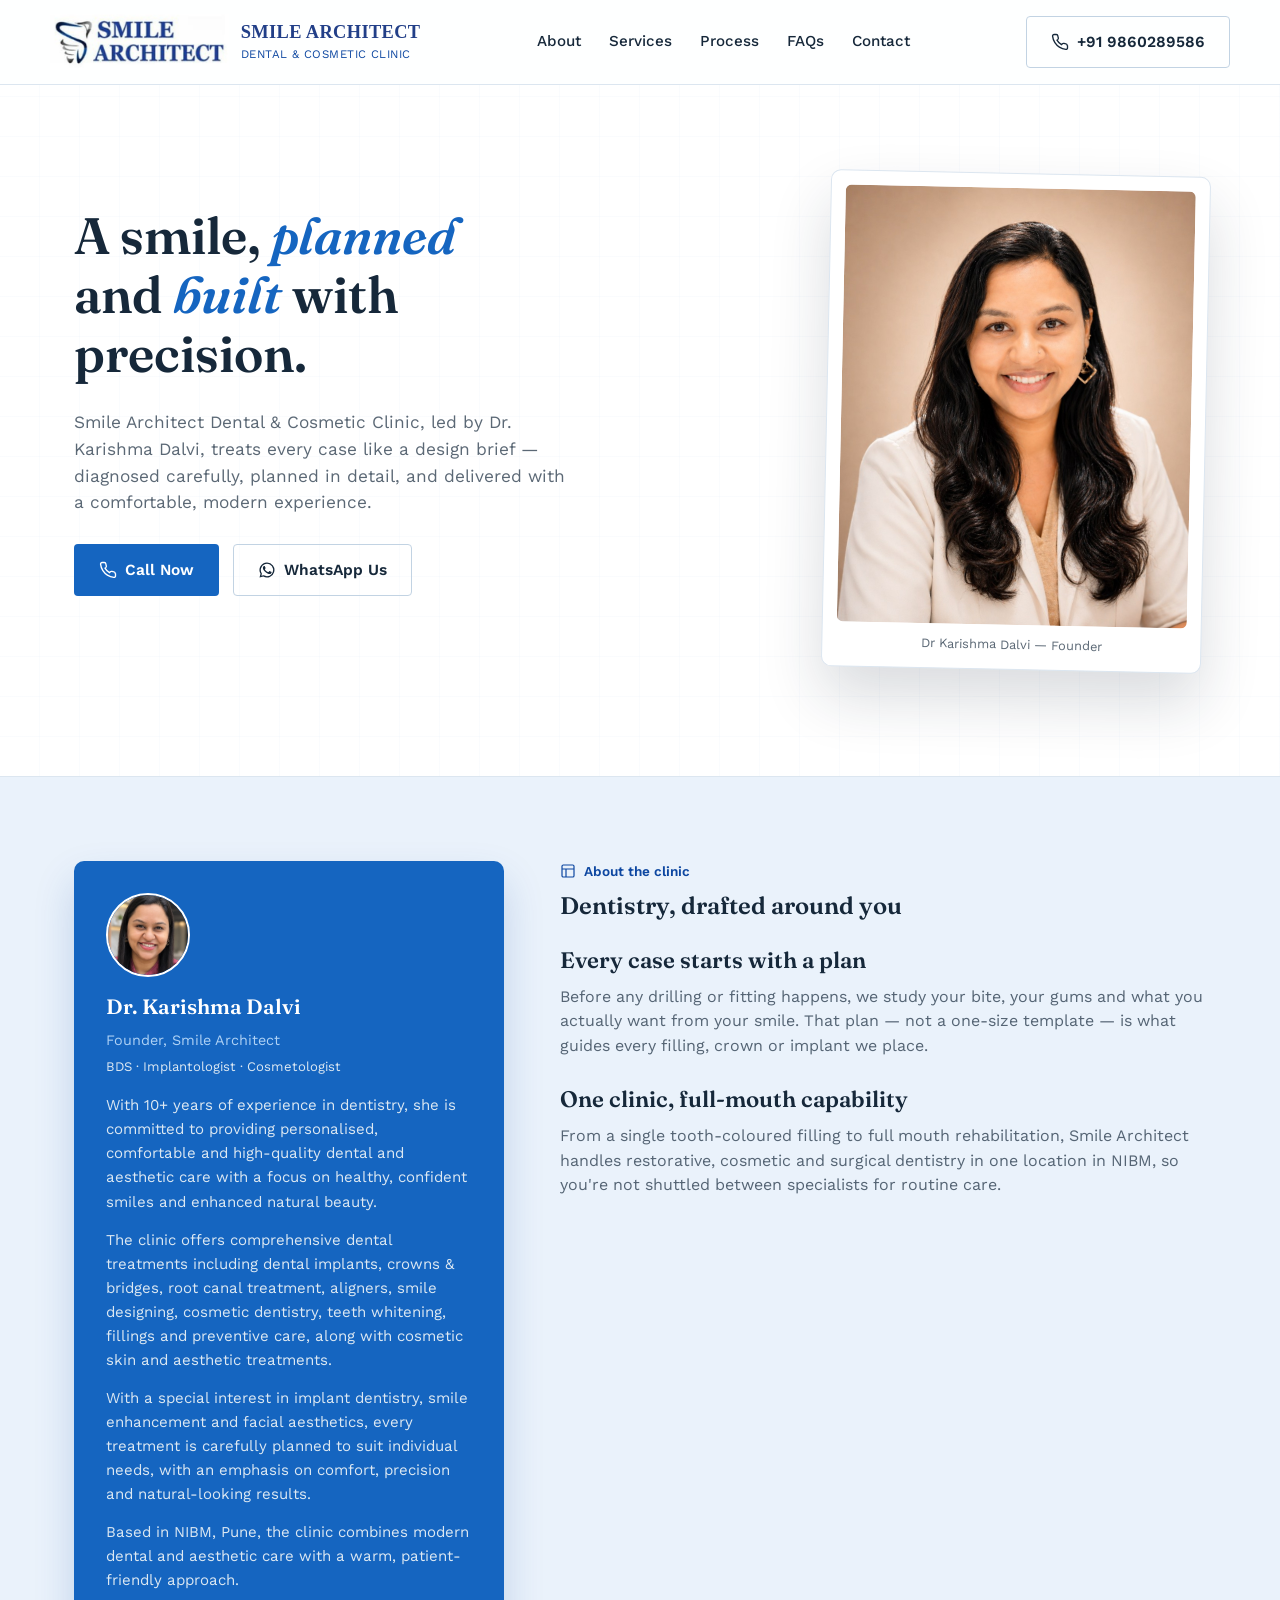
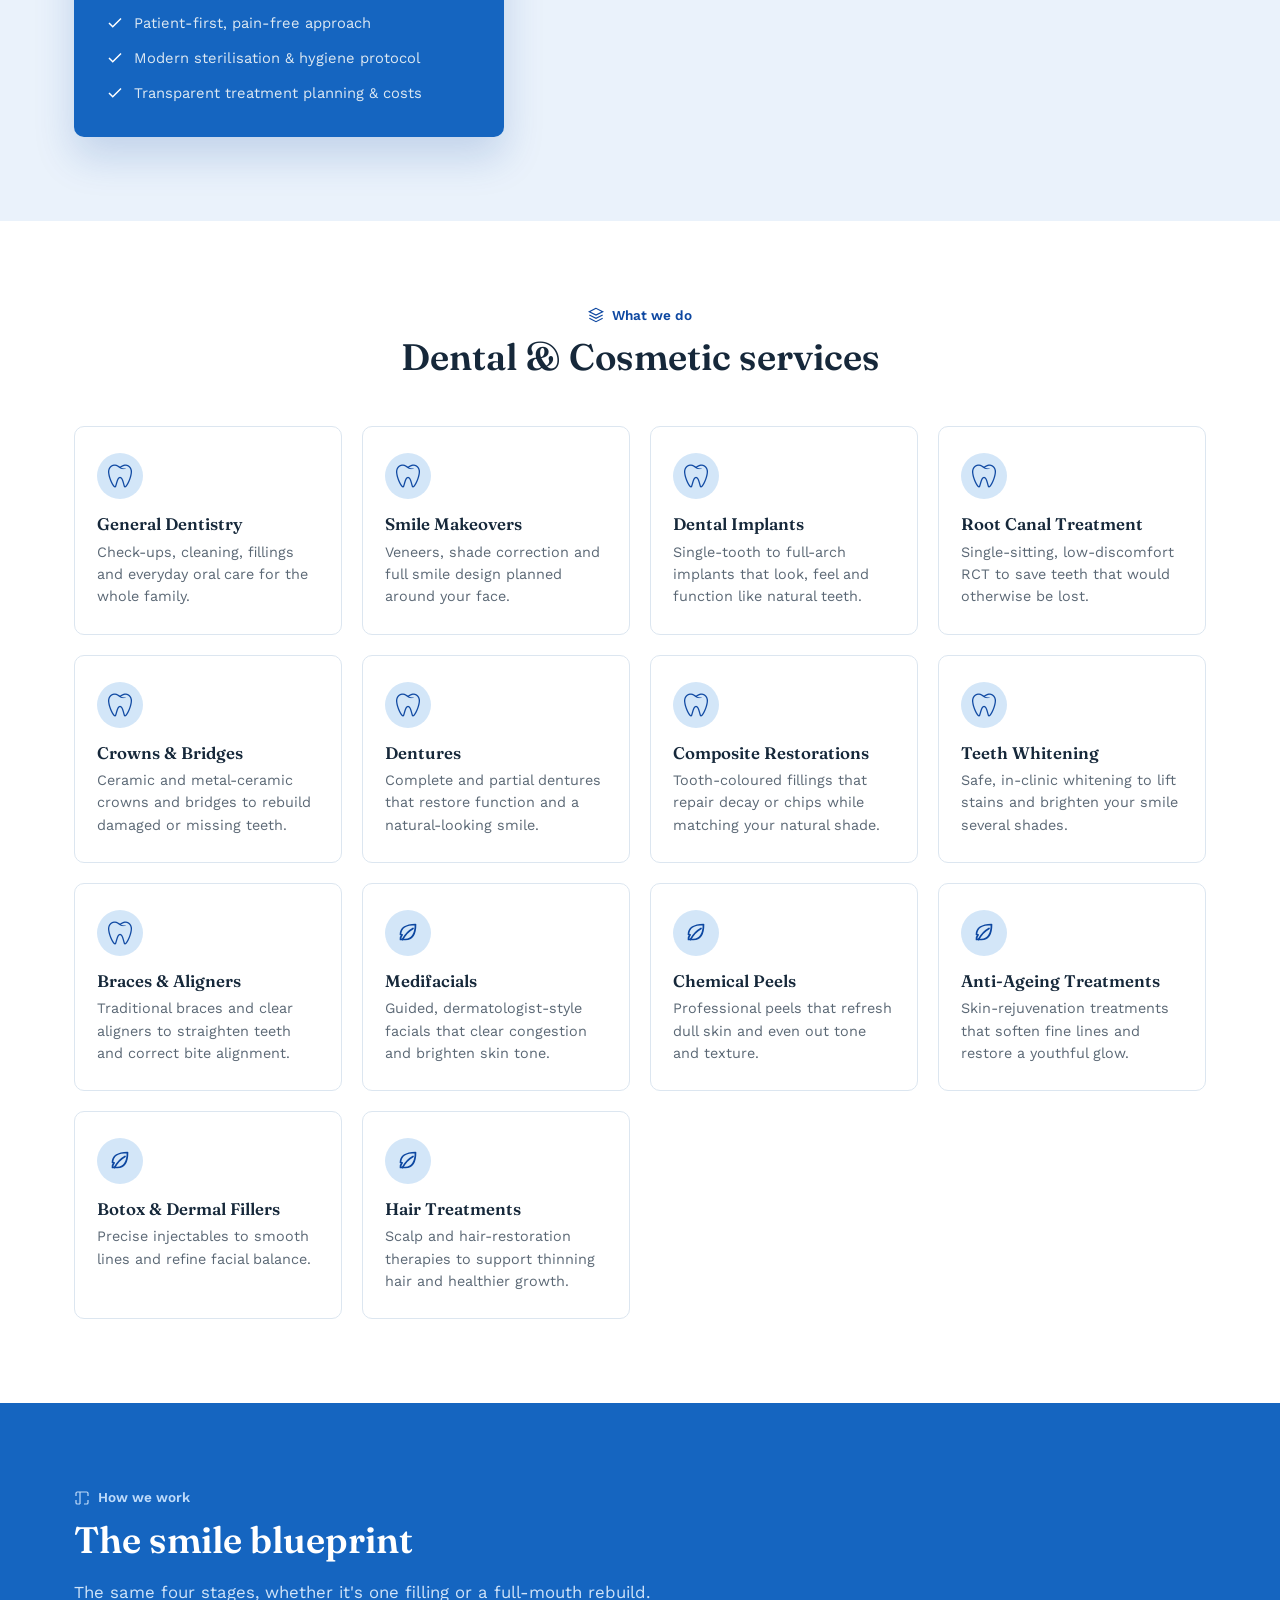
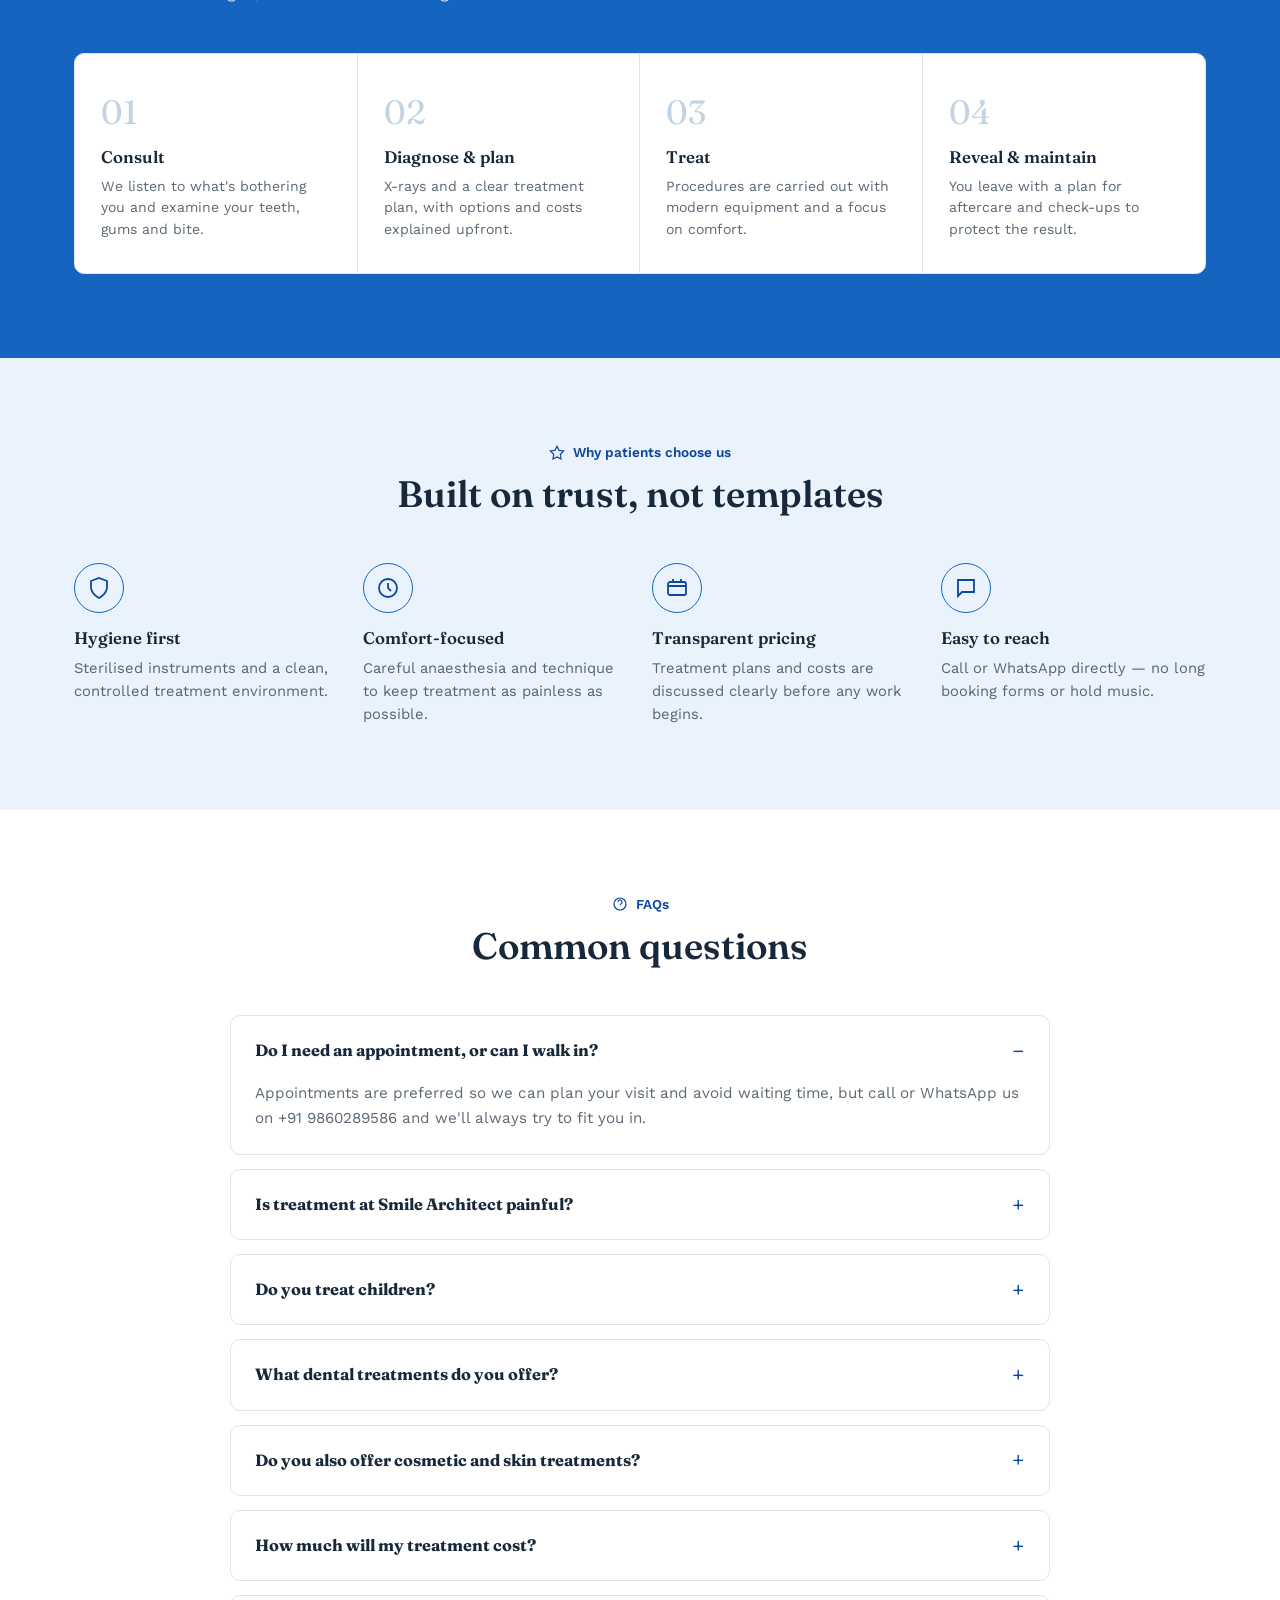
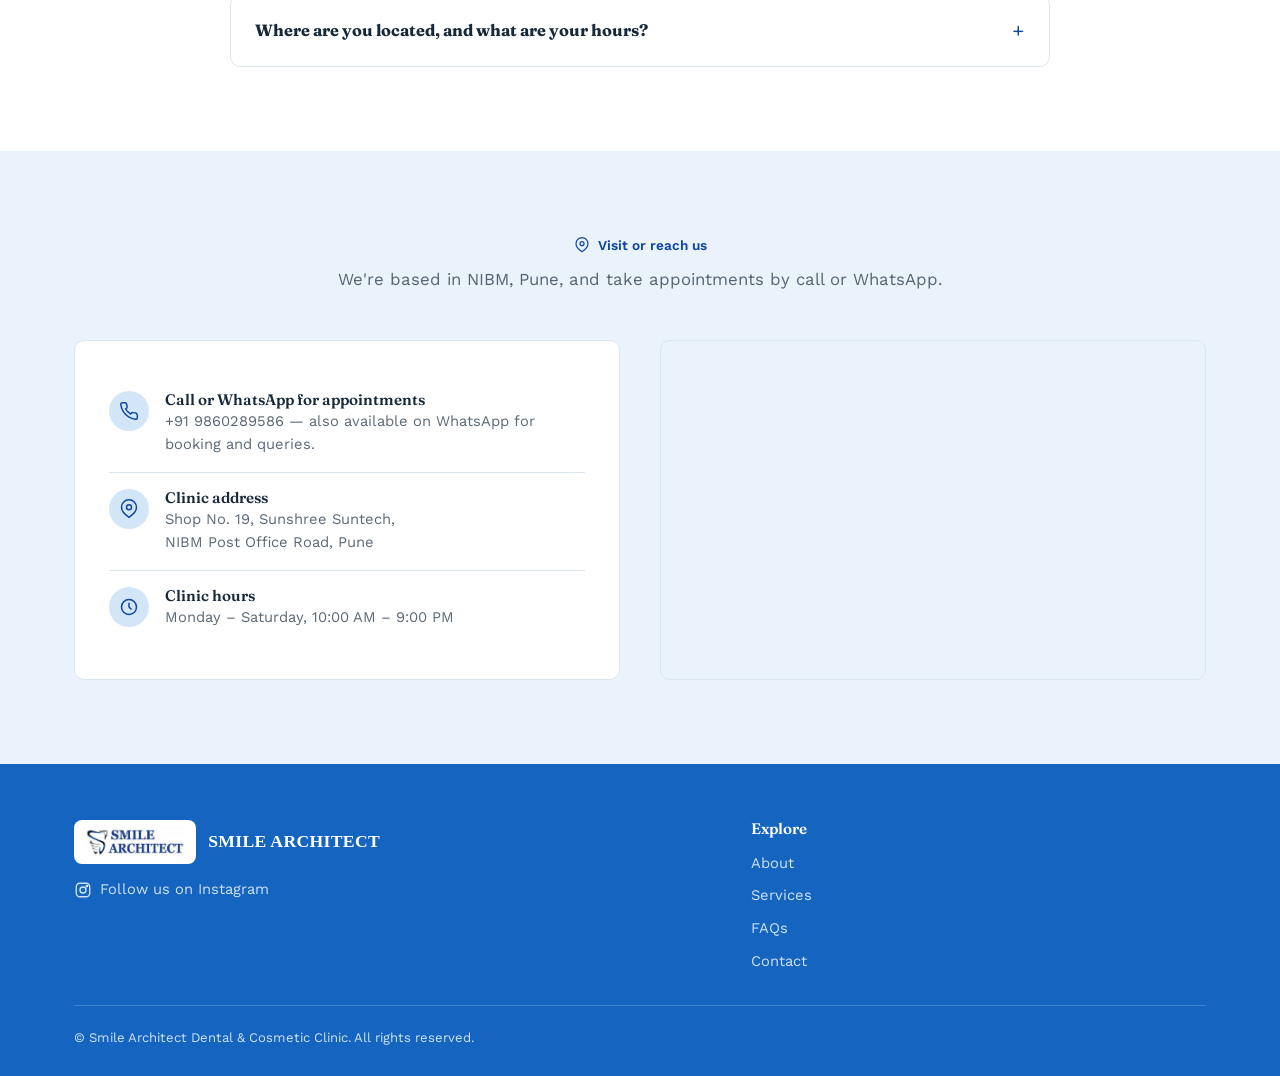
==== commit 3a2bb688: "Add files via upload" ====
--- a/index (10).html
+++ b/index (10).html
@@ -3,6 +3,7 @@
 <head>
 <meta charset="UTF-8">
 <meta name="viewport" content="width=device-width, initial-scale=1.0">
+<meta name="color-scheme" content="light only">
 <title>Smile Architect Dental &amp; Cosmetic Clinic | Dr. Karishma Dalvi — Best Dentist in NIBM, Pune</title>
 <meta name="description" content="Smile Architect Dental & Cosmetic Clinic in NIBM, Pune, led by Dr. Karishma Dalvi. Dental implants, smile makeovers, root canal, crowns, dentures & more. Call or WhatsApp +91 9860289586 to book.">
 <meta name="keywords" content="dentist in NIBM Pune, best dental clinic NIBM, Dr Karishma Dalvi dentist, Smile Architect Dental Clinic, dental implants Pune, smile makeover Pune, root canal treatment NIBM, dentures Pune, cosmetic dentist Pune">
@@ -33,7 +34,7 @@
 
 <link rel="preconnect" href="https://fonts.googleapis.com">
 <link rel="preconnect" href="https://fonts.gstatic.com" crossorigin>
-<link rel="stylesheet" href="css/styles.css">
+<link rel="stylesheet" href="css/styles.css?v=3">
 
 <!-- Structured data: Dentist / LocalBusiness -->
 <script type="application/ld+json">
@@ -64,7 +65,7 @@
       "@type": "OpeningHoursSpecification",
       "dayOfWeek": ["Monday","Tuesday","Wednesday","Thursday","Friday","Saturday"],
       "opens": "10:00",
-      "closes": "20:00"
+      "closes": "21:00"
     }
   ],
   "medicalSpecialty": "Dentistry",
@@ -84,7 +85,7 @@
 <header class="site-header">
   <div class="container header-row">
     <a href="#top" class="brand">
-      <img src="images/logo.jpg" alt="Smile Architect Dental & Cosmetic Clinic logo" width="44" height="44">
+      <img src="images/logo-header.jpg" alt="Smile Architect Dental & Cosmetic Clinic logo" width="178" height="56">
       <span class="brand-text">
         <span class="brand-name">Smile Architect</span><br>
         <span class="brand-sub">DENTAL &amp; COSMETIC CLINIC</span>
@@ -94,8 +95,8 @@
     <nav class="main-nav" id="mainNav" aria-label="Primary">
       <a href="#about">About</a>
       <a href="#services">Services</a>
-      <a href="#gallery">Smile Gallery</a>
       <a href="#process">Process</a>
+      <a href="#faq">FAQs</a>
       <a href="#contact">Contact</a>
     </nav>
 
@@ -146,8 +147,11 @@
         <img src="images/dr-karishma-dalvi-portrait.jpg" alt="Dr. Karishma Dalvi portrait" width="84" height="84" class="about-card-portrait">
         <h3>Dr. Karishma Dalvi</h3>
         <p class="role">Founder, Smile Architect</p>
-        <p class="credentials">BDS &middot; Cosmetology &middot; [Add further qualifications here]</p>
-        <p>Dr. Dalvi and the team at Smile Architect approach every mouth as a structure worth getting right — treating the cause, not just the symptom, and explaining every step before it happens.</p>
+        <p class="credentials">BDS &middot; Implantologist &middot; Cosmetologist</p>
+        <p>With 10+ years of experience in dentistry, she is committed to providing personalised, comfortable and high-quality dental and aesthetic care with a focus on healthy, confident smiles and enhanced natural beauty.</p>
+        <p>The clinic offers comprehensive dental treatments including dental implants, crowns &amp; bridges, root canal treatment, aligners, smile designing, cosmetic dentistry, teeth whitening, fillings and preventive care, along with cosmetic skin and aesthetic treatments.</p>
+        <p>With a special interest in implant dentistry, smile enhancement and facial aesthetics, every treatment is carefully planned to suit individual needs, with an emphasis on comfort, precision and natural-looking results.</p>
+        <p>Based in NIBM, Pune, the clinic combines modern dental and aesthetic care with a warm, patient-friendly approach.</p>
         <ul class="about-list">
           <li><svg viewBox="0 0 24 24" fill="none" stroke="currentColor" stroke-width="2"><polyline points="20 6 9 17 4 12"/></svg> Patient-first, pain-free approach</li>
           <li><svg viewBox="0 0 24 24" fill="none" stroke="currentColor" stroke-width="2"><polyline points="20 6 9 17 4 12"/></svg> Modern sterilisation &amp; hygiene protocol</li>
@@ -165,8 +169,6 @@
         <p>Before any drilling or fitting happens, we study your bite, your gums and what you actually want from your smile. That plan — not a one-size template — is what guides every filling, crown or implant we place.</p>
         <h3>One clinic, full-mouth capability</h3>
         <p>From a single tooth-coloured filling to full mouth rehabilitation, Smile Architect handles restorative, cosmetic and surgical dentistry in one location in NIBM, so you're not shuttled between specialists for routine care.</p>
-        <h3>Real results, shown honestly</h3>
-        <p>The before-and-after photos in our gallery below are our own patients, treated at this clinic — not stock photography. We think that's the clearest way to show the quality of the work.</p>
       </div>
     </div>
   </section>
@@ -179,7 +181,7 @@
           <svg viewBox="0 0 24 24" fill="none" stroke="currentColor" stroke-width="1.8"><path d="M12 2 2 7l10 5 10-5-10-5zM2 17l10 5 10-5M2 12l10 5 10-5"/></svg>
           What we do
         </span>
-        <h2>Dental &amp; cosmetic services</h2>
+        <h2>Dental &amp; Cosmetic services</h2>
       </div>
 
       <div class="services-grid">
@@ -230,6 +232,42 @@
           <div class="service-icon"><span class="tooth-icon" aria-hidden="true"></span></div>
           <h3>Teeth Whitening</h3>
           <p>Safe, in-clinic whitening to lift stains and brighten your smile several shades.</p>
+        </div>
+
+        <div class="service-card">
+          <div class="service-icon"><span class="tooth-icon" aria-hidden="true"></span></div>
+          <h3>Braces &amp; Aligners</h3>
+          <p>Traditional braces and clear aligners to straighten teeth and correct bite alignment.</p>
+        </div>
+
+        <div class="service-card">
+          <div class="service-icon service-icon--leaf"><svg class="leaf-icon" viewBox="0 0 24 24" fill="none" stroke="currentColor" stroke-width="1.7" stroke-linecap="round" stroke-linejoin="round" aria-hidden="true"><path d="M4.5 13.5C4.5 7.5 9.5 3.5 19.5 3.5c0 10-4 15-10 15H4.5c0-1.2 0-2.9 1.6-4.6z"/><path d="M6.5 18.5C9 14 12.5 10 17 7.5"/></svg></div>
+          <h3>Medifacials</h3>
+          <p>Guided, dermatologist-style facials that clear congestion and brighten skin tone.</p>
+        </div>
+
+        <div class="service-card">
+          <div class="service-icon service-icon--leaf"><svg class="leaf-icon" viewBox="0 0 24 24" fill="none" stroke="currentColor" stroke-width="1.7" stroke-linecap="round" stroke-linejoin="round" aria-hidden="true"><path d="M4.5 13.5C4.5 7.5 9.5 3.5 19.5 3.5c0 10-4 15-10 15H4.5c0-1.2 0-2.9 1.6-4.6z"/><path d="M6.5 18.5C9 14 12.5 10 17 7.5"/></svg></div>
+          <h3>Chemical Peels</h3>
+          <p>Professional peels that refresh dull skin and even out tone and texture.</p>
+        </div>
+
+        <div class="service-card">
+          <div class="service-icon service-icon--leaf"><svg class="leaf-icon" viewBox="0 0 24 24" fill="none" stroke="currentColor" stroke-width="1.7" stroke-linecap="round" stroke-linejoin="round" aria-hidden="true"><path d="M4.5 13.5C4.5 7.5 9.5 3.5 19.5 3.5c0 10-4 15-10 15H4.5c0-1.2 0-2.9 1.6-4.6z"/><path d="M6.5 18.5C9 14 12.5 10 17 7.5"/></svg></div>
+          <h3>Anti-Ageing Treatments</h3>
+          <p>Skin-rejuvenation treatments that soften fine lines and restore a youthful glow.</p>
+        </div>
+
+        <div class="service-card">
+          <div class="service-icon service-icon--leaf"><svg class="leaf-icon" viewBox="0 0 24 24" fill="none" stroke="currentColor" stroke-width="1.7" stroke-linecap="round" stroke-linejoin="round" aria-hidden="true"><path d="M4.5 13.5C4.5 7.5 9.5 3.5 19.5 3.5c0 10-4 15-10 15H4.5c0-1.2 0-2.9 1.6-4.6z"/><path d="M6.5 18.5C9 14 12.5 10 17 7.5"/></svg></div>
+          <h3>Botox &amp; Dermal Fillers</h3>
+          <p>Precise injectables to smooth lines and refine facial balance.</p>
+        </div>
+
+        <div class="service-card">
+          <div class="service-icon service-icon--leaf"><svg class="leaf-icon" viewBox="0 0 24 24" fill="none" stroke="currentColor" stroke-width="1.7" stroke-linecap="round" stroke-linejoin="round" aria-hidden="true"><path d="M4.5 13.5C4.5 7.5 9.5 3.5 19.5 3.5c0 10-4 15-10 15H4.5c0-1.2 0-2.9 1.6-4.6z"/><path d="M6.5 18.5C9 14 12.5 10 17 7.5"/></svg></div>
+          <h3>Hair Treatments</h3>
+          <p>Scalp and hair-restoration therapies to support thinning hair and healthier growth.</p>
         </div>
 
       </div>
@@ -273,156 +311,6 @@
     </div>
   </section>
 
-  <!-- ===================== GALLERY ===================== -->
-  <section class="alt" id="gallery">
-    <div class="container">
-      <div class="section-head center">
-        <span class="kicker">
-          <svg viewBox="0 0 24 24" fill="none" stroke="currentColor" stroke-width="1.8"><rect x="3" y="3" width="18" height="18" rx="2"/><circle cx="8.5" cy="8.5" r="1.5"/><path d="M21 15l-5-5L5 21"/></svg>
-          Real patients, real results
-        </span>
-        <h2>Smile gallery</h2>
-        <p>A selection of before-and-after cases treated at Smile Architect.</p>
-      </div>
-
-      <h3 class="gallery-subhead">Dentistry</h3>
-      <div class="gallery-grid">
-
-        <button class="gallery-item" data-img="images/cleaning-before-after.jpg" data-cap="Deep cleaning and stain removal, before and after">
-          <div class="img-wrap"><img src="images/cleaning-before-after.jpg" alt="Before and after teeth cleaning and stain removal at Smile Architect Dental Clinic Pune" loading="lazy" width="600" height="600"></div>
-          <div class="gallery-cap">
-            <span class="label">SCALING &amp; STAIN REMOVAL</span>
-            <h3>Deep Cleaning</h3>
-            <p>Years of surface staining removed in a single sitting.</p>
-          </div>
-        </button>
-
-        <button class="gallery-item" data-img="images/implant-procedure.jpg" data-cap="Dental implant placement following tooth extraction">
-          <div class="img-wrap"><img src="images/implant-procedure.jpg" alt="Dental implant placement after tooth extraction at Smile Architect Dental Clinic Pune" loading="lazy" width="600" height="600"></div>
-          <div class="gallery-cap">
-            <span class="label">DENTAL IMPLANTS</span>
-            <h3>Implant Placement</h3>
-            <p>A missing molar replaced with a single-tooth implant.</p>
-          </div>
-        </button>
-
-        <button class="gallery-item" data-img="images/composite-restoration.jpg" data-cap="Composite (tooth-coloured) restoration on a lower tooth">
-          <div class="img-wrap"><img src="images/composite-restoration.jpg" alt="Composite tooth-coloured filling restoration at Smile Architect Dental Clinic Pune" loading="lazy" width="600" height="600"></div>
-          <div class="gallery-cap">
-            <span class="label">COMPOSITE RESTORATION</span>
-            <h3>Tooth-Coloured Filling</h3>
-            <p>A decayed lower molar rebuilt with composite material.</p>
-          </div>
-        </button>
-
-        <button class="gallery-item" data-img="images/smile-makeover-shade.jpg" data-cap="Teeth whitening, from shade A4 to A3">
-          <div class="img-wrap"><img src="images/smile-makeover-shade.jpg" alt="Teeth whitening result, from shade A4 to A3, at Smile Architect Dental and Cosmetic Clinic Pune" loading="lazy" width="600" height="600"></div>
-          <div class="gallery-cap">
-            <span class="label">TEETH WHITENING</span>
-            <h3>Teeth Whitening</h3>
-            <p>Discoloured teeth brightened by several shades.</p>
-          </div>
-        </button>
-
-        <button class="gallery-item" data-img="images/denture-full-mouth.jpg" data-cap="Complete upper and lower denture as replacement for missing teeth">
-          <div class="img-wrap"><img src="images/denture-full-mouth.jpg" alt="Complete upper and lower denture patient before and after at Smile Architect Dental Clinic Pune" loading="lazy" width="600" height="600"></div>
-          <div class="gallery-cap">
-            <span class="label">DENTURES</span>
-            <h3>Full-Mouth Denture</h3>
-            <p>Complete upper and lower dentures replacing missing teeth.</p>
-          </div>
-        </button>
-
-        <button class="gallery-item" data-img="images/aligners-braces.jpg" data-cap="Braces treatment, with braces on and the straightened result">
-          <div class="img-wrap"><img src="images/aligners-braces.jpg" alt="Braces treatment before and after at Smile Architect Dental and Cosmetic Clinic Pune" loading="lazy" width="600" height="600"></div>
-          <div class="gallery-cap">
-            <span class="label">ORTHODONTICS</span>
-            <h3>Aligners &amp; Braces</h3>
-            <p>Crooked teeth straightened with braces, shown mid-treatment and after.</p>
-          </div>
-        </button>
-
-        <button class="gallery-item" data-img="images/extraction.jpg" data-cap="X-rays before and after tooth extraction">
-          <div class="img-wrap"><img src="images/extraction.jpg" alt="Dental X-rays before and after tooth extraction at Smile Architect Dental and Cosmetic Clinic Pune" loading="lazy" width="600" height="600"></div>
-          <div class="gallery-cap">
-            <span class="label">ORAL SURGERY</span>
-            <h3>Extractions</h3>
-            <p>X-rays before and after removal of a problem molar.</p>
-          </div>
-        </button>
-
-        <button class="gallery-item" data-img="images/kids-dentistry.jpg" data-cap="Dr. Karishma Dalvi with a young patient at Smile Architect">
-          <div class="img-wrap"><img src="images/kids-dentistry.jpg" alt="Dr. Karishma Dalvi with a young patient at Smile Architect Dental and Cosmetic Clinic Pune" loading="lazy" width="600" height="600"></div>
-          <div class="gallery-cap">
-            <span class="label">KIDS DENTISTRY</span>
-            <h3>Kids Dentistry</h3>
-            <p>Gentle, friendly care that helps children feel at ease in the chair.</p>
-          </div>
-        </button>
-
-      </div>
-
-      <h3 class="gallery-subhead">Cosmetics</h3>
-      <div class="gallery-grid">
-
-        <button class="gallery-item" data-img="images/cosmetic-injectables.jpg" data-cap="Injectable Treatments: Precise, comfortable injectables to soften lines and refine facial balance.">
-          <div class="img-wrap"><img src="images/cosmetic-injectables.jpg" alt="Injectable facial aesthetic treatment at Smile Architect Dental and Cosmetic Clinic Pune" loading="lazy" width="600" height="600"></div>
-          <div class="gallery-cap">
-            <span class="label">FACIAL AESTHETICS</span>
-            <h3>Injectable Treatments</h3>
-            <p>Precise, comfortable injectables to soften lines and refine facial balance.</p>
-          </div>
-        </button>
-
-        <button class="gallery-item" data-img="images/cosmetic-chemical-peel.jpg" data-cap="Chemical Peel: A professional peel applied to refresh dull skin and even out tone and texture.">
-          <div class="img-wrap"><img src="images/cosmetic-chemical-peel.jpg" alt="Chemical peel skin treatment at Smile Architect Dental and Cosmetic Clinic Pune" loading="lazy" width="600" height="600"></div>
-          <div class="gallery-cap">
-            <span class="label">SKIN CARE</span>
-            <h3>Chemical Peel</h3>
-            <p>A professional peel applied to refresh dull skin and even out tone and texture.</p>
-          </div>
-        </button>
-
-        <button class="gallery-item" data-img="images/cosmetic-hair-therapy.jpg" data-cap="Hair Restoration Therapy: Scalp injection therapy aimed at supporting thinning hair and healthier growth.">
-          <div class="img-wrap"><img src="images/cosmetic-hair-therapy.jpg" alt="Scalp injection hair therapy at Smile Architect Dental and Cosmetic Clinic Pune" loading="lazy" width="600" height="600"></div>
-          <div class="gallery-cap">
-            <span class="label">HAIR CARE</span>
-            <h3>Hair Restoration Therapy</h3>
-            <p>Scalp injection therapy aimed at supporting thinning hair and healthier growth.</p>
-          </div>
-        </button>
-
-        <button class="gallery-item" data-img="images/cosmetic-microneedling.jpg" data-cap="Microneedling: Fine-needle skin rejuvenation to improve texture, scars and overall glow.">
-          <div class="img-wrap"><img src="images/cosmetic-microneedling.jpg" alt="Microneedling skin rejuvenation treatment at Smile Architect Dental and Cosmetic Clinic Pune" loading="lazy" width="600" height="600"></div>
-          <div class="gallery-cap">
-            <span class="label">SKIN REJUVENATION</span>
-            <h3>Microneedling</h3>
-            <p>Fine-needle skin rejuvenation to improve texture, scars and overall glow.</p>
-          </div>
-        </button>
-
-        <button class="gallery-item" data-img="images/cosmetic-acne-treatment.jpg" data-cap="Acne and Scar Treatment: Visible improvement in acne marks and skin texture after a course of treatment.">
-          <div class="img-wrap"><img src="images/cosmetic-acne-treatment.jpg" alt="Acne and acne scar treatment result at Smile Architect Dental and Cosmetic Clinic Pune" loading="lazy" width="600" height="600"></div>
-          <div class="gallery-cap">
-            <span class="label">ACNE CARE</span>
-            <h3>Acne &amp; Scar Treatment</h3>
-            <p>Visible improvement in acne marks and skin texture after a course of treatment.</p>
-          </div>
-        </button>
-
-        <button class="gallery-item" data-img="images/cosmetic-skin-clarity.jpg" data-cap="Skin Brightening: Clearer, more even-toned skin after a guided skin-care treatment plan.">
-          <div class="img-wrap"><img src="images/cosmetic-skin-clarity.jpg" alt="Skin brightening treatment result at Smile Architect Dental and Cosmetic Clinic Pune" loading="lazy" width="600" height="600"></div>
-          <div class="gallery-cap">
-            <span class="label">SKIN CLARITY</span>
-            <h3>Skin Brightening</h3>
-            <p>Clearer, more even-toned skin after a guided skin-care treatment plan.</p>
-          </div>
-        </button>
-
-      </div>
-    </div>
-  </section>
-
   <!-- ===================== WHY US ===================== -->
   <section id="why">
     <div class="container">
@@ -459,15 +347,58 @@
     </div>
   </section>
 
-  <!-- ===================== CONTACT ===================== -->
-  <section class="alt" id="contact">
+  <!-- ===================== FAQ ===================== -->
+  <section class="alt" id="faq">
     <div class="container">
       <div class="section-head center">
         <span class="kicker">
+          <svg viewBox="0 0 24 24" fill="none" stroke="currentColor" stroke-width="1.8"><circle cx="12" cy="12" r="9"/><path d="M9.1 9a3 3 0 1 1 4.9 2.3c-.8.6-1.5 1.2-1.5 2.2"/><path d="M12 17.5h.01"/></svg>
+          FAQs
+        </span>
+        <h2>Common questions</h2>
+      </div>
+
+      <div class="faq-list">
+        <details class="faq-item" open>
+          <summary>Do I need an appointment, or can I walk in?</summary>
+          <p>Appointments are preferred so we can plan your visit and avoid waiting time, but call or WhatsApp us on +91 9860289586 and we'll always try to fit you in.</p>
+        </details>
+        <details class="faq-item">
+          <summary>Is treatment at Smile Architect painful?</summary>
+          <p>We take a patient-first, pain-free approach — careful anaesthesia and technique are used throughout, and every step is explained before it happens.</p>
+        </details>
+        <details class="faq-item">
+          <summary>Do you treat children?</summary>
+          <p>Yes. We offer gentle, friendly kids' dentistry that helps children feel comfortable and at ease in the chair.</p>
+        </details>
+        <details class="faq-item">
+          <summary>What dental treatments do you offer?</summary>
+          <p>Everything from routine check-ups and cleanings to root canal treatment, crowns &amp; bridges, dental implants, dentures, composite restorations, teeth whitening, and braces &amp; aligners.</p>
+        </details>
+        <details class="faq-item">
+          <summary>Do you also offer cosmetic and skin treatments?</summary>
+          <p>Yes — alongside dentistry, we offer medifacials, chemical peels, anti-ageing treatments, Botox &amp; dermal fillers, and hair treatments.</p>
+        </details>
+        <details class="faq-item">
+          <summary>How much will my treatment cost?</summary>
+          <p>Costs depend on the treatment you need. We discuss your treatment plan and costs clearly before any work begins, with no surprises.</p>
+        </details>
+        <details class="faq-item">
+          <summary>Where are you located, and what are your hours?</summary>
+          <p>We're at Shop No. 19, Sunshree Suntech, NIBM Post Office Road, Pune, open Monday–Saturday, 10:00 AM – 9:00 PM.</p>
+        </details>
+      </div>
+    </div>
+  </section>
+
+  <!-- ===================== CONTACT ===================== -->
+  <section id="contact">
+    <div class="container">
+      <div class="section-head center">
+        <span class="kicker">
           <svg viewBox="0 0 24 24" fill="none" stroke="currentColor" stroke-width="1.8"><path d="M21 10c0 6-9 12-9 12S3 16 3 10a9 9 0 0 1 18 0z"/><circle cx="12" cy="10" r="3"/></svg>
           Visit or reach us
         </span>
-        <h2>Get in touch</h2>
         <p>We're based in NIBM, Pune, and take appointments by call or WhatsApp.</p>
       </div>
 
@@ -494,7 +425,7 @@
             <span class="icon"><svg viewBox="0 0 24 24" fill="none" stroke="currentColor" stroke-width="1.8"><circle cx="12" cy="12" r="9"/><path d="M12 7v5l3 3"/></svg></span>
             <div>
               <h4>Clinic hours</h4>
-              <p>Monday – Saturday, 10:00 AM – 8:00 PM<br><em>(please confirm exact hours with the clinic)</em></p>
+              <p>Monday – Saturday, 10:00 AM – 9:00 PM</p>
             </div>
           </div>
 
@@ -502,7 +433,7 @@
 
         <div class="map-wrap">
           <iframe
-            src="https://www.google.com/maps?q=Shop%20no.%2019%2C%20Smile%20Architect%20Dental%20and%20Cosmetic%20Clinic%2C%20Sunshree%20Suntech%2C%20NIBM%20Post%20Office%20Rd%2C%20Kondhwa%2C%20Pune%2C%20Maharashtra%20411048%2C%20India&output=embed"
+            src="https://www.google.com/maps?q=SMILE+ARCHITECT+Dental+and+Cosmetic+Clinic%2C+Sunshree+Suntech%2C+NIBM+Post+Office+Rd%2C+Pune%2C+Maharashtra+411048&z=17&output=embed"
             loading="lazy"
             referrerpolicy="no-referrer-when-downgrade"
             title="Map to Smile Architect Dental & Cosmetic Clinic, NIBM, Pune"
@@ -514,17 +445,6 @@
   </section>
 
 </main>
-
-<!-- ===================== LIGHTBOX ===================== -->
-<div class="lightbox" id="lightbox" role="dialog" aria-modal="true" aria-label="Enlarged case photo">
-  <button class="lightbox-close" id="lightboxClose" aria-label="Close image">
-    <svg viewBox="0 0 24 24" fill="none" stroke="currentColor" stroke-width="2"><line x1="18" y1="6" x2="6" y2="18"/><line x1="6" y1="6" x2="18" y2="18"/></svg>
-  </button>
-  <div class="lightbox-inner">
-    <img id="lightboxImg" src="" alt="">
-    <p class="lightbox-cap" id="lightboxCap"></p>
-  </div>
-</div>
 
 <!-- ===================== MOBILE STICKY BAR ===================== -->
 <div class="mobile-bar">
@@ -546,36 +466,30 @@
     <div class="footer-grid">
       <div>
         <div class="footer-brand">
-          <img src="images/logo.jpg" alt="Smile Architect logo" width="40" height="40">
+          <img src="images/logo-header.jpg" alt="Smile Architect logo" width="140" height="44">
           <span>Smile Architect</span>
         </div>
-        <p>Dental &amp; Cosmetic Clinic led by Dr. Karishma Dalvi, offering full-mouth dental care in NIBM, Pune.</p>
+        <a class="footer-social" href="https://www.instagram.com/smilearchitect_by_drkarishma/" target="_blank" rel="noopener">
+          <svg viewBox="0 0 24 24" fill="none" stroke="currentColor" stroke-width="1.8"><rect x="3" y="3" width="18" height="18" rx="5"/><circle cx="12" cy="12" r="4"/><circle cx="17.2" cy="6.8" r="1"/></svg>
+          Follow us on Instagram
+        </a>
       </div>
       <div class="footer-col">
         <h4>Explore</h4>
         <ul>
           <li><a href="#about">About</a></li>
           <li><a href="#services">Services</a></li>
-          <li><a href="#gallery">Smile Gallery</a></li>
+          <li><a href="#faq">FAQs</a></li>
           <li><a href="#contact">Contact</a></li>
         </ul>
       </div>
-      <div class="footer-col">
-        <h4>Reach us</h4>
-        <ul>
-          <li><a href="tel:+919860289586">Call: +91 9860289586</a></li>
-          <li><a href="https://wa.me/919860289586" target="_blank" rel="noopener">WhatsApp: +91 9860289586</a></li>
-          <li>Shop No. 19, Sunshree Suntech,<br>NIBM Post Office Road, Pune</li>
-        </ul>
-      </div>
     </div>
     <div class="footer-bottom">
       <span>© <span id="year"></span> Smile Architect Dental &amp; Cosmetic Clinic. All rights reserved.</span>
-      <span>Call or WhatsApp <a href="tel:+919860289586">+91 9860289586</a> for appointments.</span>
     </div>
   </div>
 </footer>
 
-<script src="js/script.js"></script>
+<script src="js/script.js?v=3"></script>
 </body>
 </html>
--- a/css/styles.css
+++ b/css/styles.css
@@ -8,22 +8,24 @@
 @import url('https://fonts.googleapis.com/css2?family=Fraunces:opsz,wght@9..144,400;9..144,500;9..144,600;9..144,700&family=Work+Sans:wght@400;500;600;700&display=swap');
 
 :root{
+  color-scheme: light only;
   --ink:        #16283A;
   --ink-70:     #16283Ab3;
-  --paper:      #F2F0E7;
-  --paper-dark: #E8E4D5;
+  --paper:      #EAF2FB;
+  --paper-dark: #D3E6F8;
   --card:       #FFFFFF;
-  --teal:       #2C6E62;
-  --teal-dark:  #1F4F47;
-  --brass:      #A9803F;
-  --brass-dark: #8A6830;
-  --line:       #D6D0BE;
-  --line-strong:#B9B29B;
+  --teal:       #1565C0;
+  --teal-dark:  #0D47A1;
+  --brass:      #1565C0;
+  --brass-dark: #0D47A1;
+  --line:       #DCE6F0;
+  --line-strong:#C2D3E3;
   --radius-s:   4px;
   --radius-m:   10px;
   --max:        1180px;
   --font-display: 'Fraunces', serif;
   --font-body:    'Work Sans', sans-serif;
+  --font-logo:    Georgia, 'Times New Roman', Times, serif;
 }
 
 *, *::before, *::after{ box-sizing: border-box; }
@@ -102,15 +104,15 @@
 .btn-brass:hover{ background: var(--brass-dark); }
 .btn-outline{ background: transparent; color: var(--ink); border-color: var(--line-strong); }
 .btn-outline:hover{ border-color: var(--ink); }
-.btn-ghost-light{ background: transparent; color: #fff; border-color: rgba(255,255,255,.5); }
-.btn-ghost-light:hover{ border-color: #fff; }
+.btn-ghost-light{ background: transparent; color: var(--ink); border-color: var(--line-strong); }
+.btn-ghost-light:hover{ border-color: var(--teal); color: var(--teal-dark); }
 
 /* ---------- Header ---------- */
 .site-header{
   position: sticky;
   top: 0;
   z-index: 100;
-  background: rgba(242,240,231,.94);
+  background: rgba(255,255,255,.94);
   backdrop-filter: blur(6px);
   border-bottom: 1px solid var(--line);
 }
@@ -127,17 +129,23 @@
   gap: 12px;
 }
 .brand img{
-  width: 44px;
-  height: 44px;
-  border-radius: 50%;
-  object-fit: cover;
-  border: 1.5px solid var(--line-strong);
+  height: 56px;
+  width: auto;
+  display: block;
+  mix-blend-mode: multiply;
+}
+@media (max-width: 720px){
+  .brand img{ height: 44px; }
+  .brand-text{ display: none; }
 }
 .brand-text{ line-height: 1.2; }
 .brand-name{
-  font-family: var(--font-display);
+  font-family: var(--font-logo);
   font-weight: 700;
   font-size: 1.15rem;
+  text-transform: uppercase;
+  letter-spacing: .02em;
+  color: #223F88;
 }
 .brand-sub{
   font-size: .72rem;
@@ -194,10 +202,10 @@
   overflow: hidden;
   padding: 72px 0 90px;
   background:
-    linear-gradient(180deg, transparent 0%, var(--paper) 92%),
-    repeating-linear-gradient(0deg, transparent, transparent 39px, rgba(44,110,98,.09) 40px),
-    repeating-linear-gradient(90deg, transparent, transparent 39px, rgba(44,110,98,.09) 40px),
-    var(--ink);
+    repeating-linear-gradient(0deg, transparent, transparent 39px, rgba(21,101,192,.045) 40px),
+    repeating-linear-gradient(90deg, transparent, transparent 39px, rgba(21,101,192,.045) 40px),
+    var(--card);
+  border-bottom: 1px solid var(--line);
 }
 .hero-grid{
   display: grid;
@@ -211,7 +219,7 @@
   display: inline-flex;
   align-items: center;
   gap: 8px;
-  color: #EAE6D6;
+  color: var(--teal-dark);
   font-size: .82rem;
   letter-spacing: .03em;
   margin-bottom: 18px;
@@ -219,16 +227,16 @@
 }
 .hero-eyebrow svg{ width: 16px; height: 16px; }
 .hero h1{
-  color: #fff;
+  color: var(--ink);
   font-size: clamp(2.1rem, 4vw, 3.2rem);
   max-width: 12ch;
 }
 .hero h1 em{
   font-style: italic;
-  color: #C9E4DA;
+  color: var(--teal);
 }
 .hero-sub{
-  color: #D7D3C3;
+  color: var(--ink-70);
   font-size: 1.08rem;
   max-width: 46ch;
   margin-bottom: 28px;
@@ -242,10 +250,11 @@
 
 .hero-visual{
   position: relative;
-  background: var(--paper);
+  background: var(--card);
+  border: 1px solid var(--line);
   border-radius: var(--radius-m);
   padding: 14px;
-  box-shadow: 0 30px 60px rgba(0,0,0,.35);
+  box-shadow: 0 30px 60px rgba(22,40,58,.16);
   transform: rotate(1.2deg);
 }
 .hero-visual img{
@@ -322,27 +331,30 @@
   align-items: start;
 }
 .about-card{
-  background: var(--ink);
-  color: #EDEAE0;
+  background: var(--teal);
+  color: #DCE8F2;
   border-radius: var(--radius-m);
   padding: 32px;
+  box-shadow: 0 20px 40px rgba(13,71,161,.18);
 }
 .about-card img{
   width: 84px; height: 84px;
   border-radius: 50%;
-  border: 2px solid var(--brass);
+  border: 2px solid #fff;
   object-fit: cover;
   margin-bottom: 18px;
 }
 .about-card h3{ color: #fff; font-size: 1.3rem; }
-.about-card .role{ color: #C9E4DA; font-size: .9rem; margin-bottom: 4px; }
-.about-card .credentials{ color: #EDEAE0; font-size: .82rem; margin-bottom: 16px; }
+.about-card .role{ color: #AFD2F5; font-size: .9rem; margin-bottom: 4px; }
+.about-card .credentials{ color: #DCE8F2; font-size: .82rem; margin-bottom: 16px; }
+.about-card p{ font-size: .94rem; line-height: 1.6; margin: 0 0 14px; }
+.about-card p:last-of-type{ margin-bottom: 0; }
 .about-list{ list-style: none; margin: 20px 0 0; padding: 0; display: grid; gap: 12px; }
 .about-list li{
   display: flex; gap: 10px; align-items: flex-start;
-  font-size: .92rem; color: #D7D3C3;
-}
-.about-list svg{ width: 18px; height: 18px; flex: none; margin-top: 2px; color: var(--brass); }
+  font-size: .92rem; color: #DCE8F2;
+}
+.about-list svg{ width: 18px; height: 18px; flex: none; margin-top: 2px; color: #fff; }
 
 .about-copy h3{ font-size: 1.4rem; margin-top: 28px; }
 .about-copy h3:first-child{ margin-top: 0; }
@@ -380,11 +392,20 @@
 }
 .service-card h3{ font-size: 1.05rem; margin-bottom: 6px; }
 .service-card p{ font-size: .9rem; color: var(--ink-70); margin: 0; }
+.service-icon--leaf{
+  background: var(--paper-dark);
+  color: var(--brass-dark);
+}
+.leaf-icon{ width: 24px; height: 24px; }
 
 @media (max-width: 1000px){ .services-grid{ grid-template-columns: repeat(2, 1fr); } }
 @media (max-width: 560px){ .services-grid{ grid-template-columns: 1fr; } }
 
 /* ---------- Process ---------- */
+#process{ background: var(--teal); }
+#process .kicker{ color: #BFDBFA; }
+#process .section-head h2{ color: #fff; }
+#process .section-head p{ color: #CFE3F8; }
 .process-strip{
   display: grid;
   grid-template-columns: repeat(4, 1fr);
@@ -419,91 +440,6 @@
   .process-step{ border-right: none !important; border-bottom: 1px solid var(--line); }
   .process-step:last-child{ border-bottom: none; }
 }
-
-/* ---------- Gallery ---------- */
-.gallery-subhead{
-  font-size: 1.15rem;
-  margin: 0 0 20px;
-  color: var(--ink);
-}
-.gallery-subhead:not(:first-of-type){ margin-top: 48px; }
-.gallery-grid{
-  display: grid;
-  grid-template-columns: repeat(3, 1fr);
-  gap: 22px;
-}
-.gallery-item--placeholder .img-wrap{
-  display: flex;
-  align-items: center;
-  justify-content: center;
-}
-.gallery-item--placeholder .img-wrap img{ opacity: 0; }
-.gallery-item--placeholder .img-wrap::after{
-  content: 'Photo coming soon';
-  position: absolute;
-  color: var(--ink-70);
-  font-size: .85rem;
-  font-weight: 600;
-}
-.gallery-item--placeholder .img-wrap{ position: relative; }
-.gallery-item{
-  background: var(--card);
-  border: 1px solid var(--line);
-  border-radius: var(--radius-m);
-  overflow: hidden;
-  cursor: pointer;
-  text-align: left;
-  padding: 0;
-}
-.gallery-item .img-wrap{
-  aspect-ratio: 1 / 1;
-  overflow: hidden;
-  background: var(--paper-dark);
-}
-.gallery-item img{
-  width: 100%; height: 100%; object-fit: cover;
-  transition: transform .35s ease;
-}
-.gallery-item:hover img{ transform: scale(1.05); }
-.gallery-cap{ padding: 16px 18px; }
-.gallery-cap .label{
-  font-size: .72rem;
-  font-weight: 700;
-  color: var(--teal-dark);
-  letter-spacing: .04em;
-  margin-bottom: 4px;
-  display: block;
-}
-.gallery-cap h3{ font-size: 1rem; margin: 0 0 4px; }
-.gallery-cap p{ font-size: .85rem; color: var(--ink-70); margin: 0; }
-
-@media (max-width: 900px){ .gallery-grid{ grid-template-columns: repeat(2, 1fr); } }
-@media (max-width: 560px){ .gallery-grid{ grid-template-columns: 1fr; } }
-
-/* Lightbox */
-.lightbox{
-  position: fixed; inset: 0;
-  background: rgba(22,40,58,.92);
-  display: none;
-  align-items: center; justify-content: center;
-  z-index: 1000;
-  padding: 24px;
-}
-.lightbox.open{ display: flex; }
-.lightbox-inner{ max-width: 720px; width: 100%; text-align: center; }
-.lightbox img{ border-radius: var(--radius-m); max-height: 72vh; margin: 0 auto; width: auto; }
-.lightbox-cap{ color: #EDEAE0; margin-top: 16px; font-size: .95rem; }
-.lightbox-close{
-  position: absolute; top: 22px; right: 24px;
-  background: rgba(255,255,255,.1);
-  border: 1px solid rgba(255,255,255,.3);
-  color: #fff;
-  width: 42px; height: 42px;
-  border-radius: 50%;
-  display: flex; align-items: center; justify-content: center;
-  cursor: pointer;
-}
-.lightbox-close svg{ width: 18px; height: 18px; }
 
 /* ---------- Why us ---------- */
 .why-grid{
@@ -526,6 +462,48 @@
 
 @media (max-width: 900px){ .why-grid{ grid-template-columns: repeat(2, 1fr); } }
 @media (max-width: 560px){ .why-grid{ grid-template-columns: 1fr; } }
+
+/* ---------- FAQ ---------- */
+.faq-list{
+  max-width: 820px;
+  margin: 0 auto;
+  display: grid;
+  gap: 14px;
+}
+.faq-item{
+  background: var(--card);
+  border: 1px solid var(--line);
+  border-radius: var(--radius-m);
+  padding: 4px 24px;
+}
+.faq-item summary{
+  list-style: none;
+  cursor: pointer;
+  padding: 18px 32px 18px 0;
+  font-family: var(--font-display);
+  font-weight: 700;
+  font-size: 1.02rem;
+  color: var(--ink);
+  position: relative;
+}
+.faq-item summary::-webkit-details-marker{ display: none; }
+.faq-item summary::after{
+  content: "+";
+  position: absolute;
+  right: 0; top: 50%;
+  transform: translateY(-50%);
+  font-size: 1.4rem;
+  line-height: 1;
+  color: var(--brass-dark);
+}
+.faq-item[open] summary::after{ content: "\2212"; }
+.faq-item p{
+  margin: 0;
+  padding-bottom: 20px;
+  color: var(--ink-70);
+  font-size: .95rem;
+  line-height: 1.6;
+}
 
 /* ---------- Contact ---------- */
 .contact-grid{
@@ -575,8 +553,8 @@
   bottom: 0; left: 0; right: 0;
   display: none;
   z-index: 90;
-  background: var(--ink);
-  border-top: 1px solid rgba(255,255,255,.1);
+  background: var(--card);
+  border-top: 1px solid var(--line);
 }
 .mobile-bar .row{ display: flex; }
 .mobile-bar a{
@@ -584,11 +562,11 @@
   display: flex; align-items: center; justify-content: center;
   gap: 8px;
   padding: 14px 10px;
-  color: #fff;
+  color: var(--ink);
   font-weight: 600;
   font-size: .92rem;
 }
-.mobile-bar a:first-child{ border-right: 1px solid rgba(255,255,255,.12); background: var(--teal); }
+.mobile-bar a:first-child{ border-right: 1px solid var(--line); background: var(--teal); color: #fff; }
 .mobile-bar a svg{ width: 18px; height: 18px; }
 @media (max-width: 720px){
   .mobile-bar{ display: block; }
@@ -597,29 +575,34 @@
 
 /* ---------- Footer ---------- */
 footer{
-  background: var(--ink);
-  color: #C7C3B2;
+  background: var(--teal);
+  color: #CFE3F8;
   padding: 56px 0 28px;
 }
 .footer-grid{
   display: grid;
-  grid-template-columns: 1.4fr 1fr 1fr;
+  grid-template-columns: 1.4fr 1fr;
   gap: 40px;
   padding-bottom: 32px;
-  border-bottom: 1px solid rgba(255,255,255,.12);
+  border-bottom: 1px solid rgba(255,255,255,.18);
 }
 .footer-brand{ display: flex; gap: 12px; align-items: center; margin-bottom: 14px; }
-.footer-brand img{ width: 40px; height: 40px; border-radius: 50%; }
-.footer-brand span{ font-family: var(--font-display); color: #fff; font-size: 1.1rem; font-weight: 700; }
+.footer-brand img{ height: 44px; width: auto; background: #fff; padding: 6px 10px; border-radius: 8px; }
+.footer-brand span{ font-family: var(--font-logo); color: #fff; font-size: 1.1rem; font-weight: 700; text-transform: uppercase; letter-spacing: .02em; }
+.footer-social{
+  display: inline-flex;
+  align-items: center;
+  gap: 8px;
+  font-size: .92rem;
+  color: #CFE3F8;
+}
+.footer-social svg{ width: 18px; height: 18px; flex: none; }
+.footer-social:hover{ color: #fff; }
 .footer-col h4{ color: #fff; font-size: .95rem; margin-bottom: 14px; }
 .footer-col ul{ list-style: none; padding: 0; margin: 0; display: grid; gap: 10px; font-size: .92rem; }
 .footer-col a:hover{ color: #fff; }
 .footer-bottom{
   padding-top: 22px;
-  display: flex;
-  justify-content: space-between;
-  flex-wrap: wrap;
-  gap: 10px;
   font-size: .82rem;
 }
 
